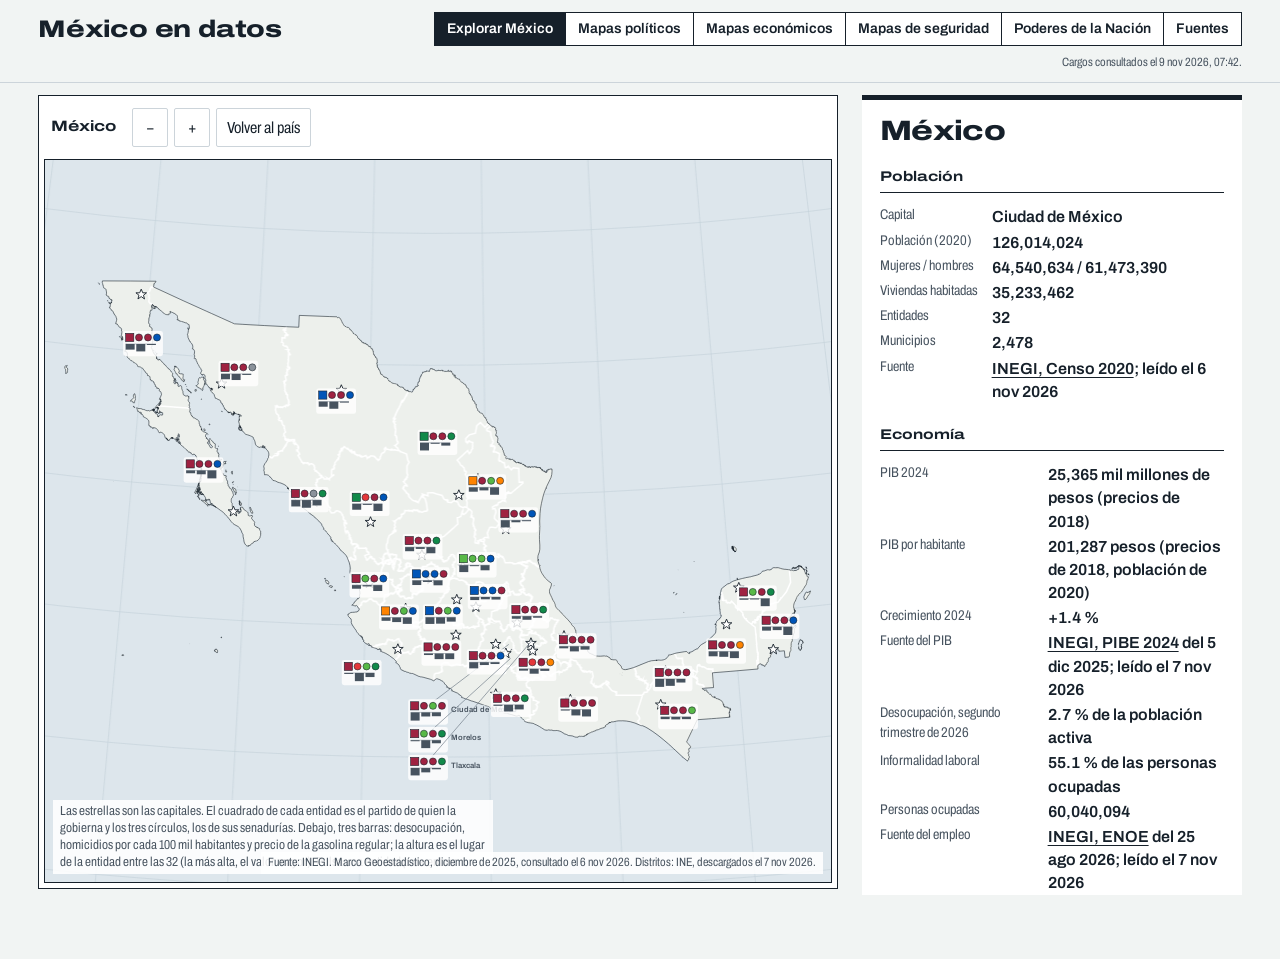
==== web/index.html @ 831f576a "Barra superior compacta con las pestañas; el mapa y los datos caben en la pantalla sin desplazar la " ====
<!doctype html>
<html lang="es">
<head>
  <meta charset="utf-8">
  <meta name="viewport" content="width=device-width, initial-scale=1">
  <title>México en datos</title>
  <meta name="description" content="México por niveles: el país y su Presidencia, cada estado con su gobierno, sus senadurías y su economía, cada distrito con su diputación y cada municipio con su ayuntamiento. Cada dato lleva su fuente y su fecha.">
  <meta http-equiv="Content-Security-Policy" content="default-src 'self'; img-src 'self' data:; style-src 'self' 'unsafe-inline'; script-src 'self'; connect-src 'self'; base-uri 'none'; form-action 'none'">
  <meta name="referrer" content="no-referrer">
  <link rel="stylesheet" href="style.css">
</head>
<body>
  <header class="masthead">
    <h1><a href="index.html">México en datos</a></h1>
    <nav class="tabs" aria-label="Secciones">
        <a href="index.html" aria-current="page">Explorar México</a>
        <a href="mapas-politicos.html">Mapas políticos</a>
        <a href="mapas-economicos.html">Mapas económicos</a>
        <a href="mapas-seguridad.html">Mapas de seguridad</a>
        <a href="poderes.html">Poderes de la Nación</a>
        <a href="fuentes.html">Fuentes</a>
    </nav>
    <div class="masthead__status">
      <p id="data-date"></p>
    </div>
  </header>

  <main>
    <p id="load-error" class="notice" hidden></p>

    <section class="atlas" aria-label="Mapa por niveles y datos de lo elegido">
      <div class="sheet">
        <div class="sheet__bar">
          <nav class="crumbs" id="crumbs" aria-label="Nivel actual"></nav>
          <div class="zoom" role="group" aria-label="Acercamiento del mapa">
            <button type="button" id="zoom-out" aria-label="Alejar">−</button>
            <button type="button" id="zoom-in" aria-label="Acercar">+</button>
            <button type="button" id="zoom-reset">Volver al país</button>
          </div>
        </div>
        <div class="map-area">
          <div class="map level-country" id="map">
            <canvas aria-hidden="true"></canvas>
            <svg role="img" aria-label="Mapa de México. Los datos de lo que se elige aparecen junto al mapa."></svg>
            <p class="map__hint" id="hint"></p>
            <p class="map__credit" id="map-credit"></p>
          </div>
          <div class="tooltip" id="tooltip" hidden></div>
        </div>
      </div>

      <aside class="ficha" aria-label="Datos del nivel elegido">
        <div id="ficha" aria-live="polite"></div>
      </aside>
    </section>

  </main>


  <script src="vendor/d3.min.js"></script>
  <script src="vendor/topojson-client.min.js"></script>
  <script src="common.js"></script>
  <script src="explorar.js"></script>
</body>
</html>
---- web/style.css ----
/* México en datos
   One typeface, three widths, the way map lettering separates kinds of things:
   expanded for places, regular for people, condensed for sources and dates.
   The only saturated colour on the page is party colour. */

@font-face {
  font-family: "Archivo";
  src: url("vendor/fonts/archivo-latin.woff2") format("woff2");
  font-weight: 100 900;
  font-stretch: 62% 125%;
  font-display: swap;
  unicode-range: U+0000-00FF, U+0131, U+0152-0153, U+02BB-02BC, U+02C6, U+02DA, U+02DC, U+0304, U+0308, U+0329, U+2000-206F, U+20AC, U+2122, U+2191, U+2193, U+2212, U+2215, U+FEFF, U+FFFD;
}
@font-face {
  font-family: "Archivo";
  src: url("vendor/fonts/archivo-latin-ext.woff2") format("woff2");
  font-weight: 100 900;
  font-stretch: 62% 125%;
  font-display: swap;
  unicode-range: U+0100-02BA, U+02BD-02C5, U+02C7-02CC, U+02CE-02D7, U+02DD-02FF, U+0304, U+0308, U+0329, U+1D00-1DBF, U+1E00-1E9F, U+1EF2-1EFF, U+2020, U+20A0-20AB, U+20AD-20C4, U+2113, U+2C60-2C7F, U+A720-A7FF;
}

:root {
  color-scheme: light;

  --paper: #f1f4f3;
  --sheet: #ffffff;
  --sea: #dde6ec;
  --land: #edf0ec;
  --ink: #16202a;
  --ink-2: #47535f;
  --ink-3: #6c7884;
  --rule: #ccd4da;

  /* Party colours: validated together for colour-blind separation (see README). */
  --morena: #9f2241;
  --pan: #0055b8;
  --pri: #128a4a;
  --pvem: #58b947;
  --pt: #e5383b;
  --mc: #ff8300;
  --otro: #3aa6c9;
  --sp: #8b929b;

  --place: 125%;
  --person: 100%;
  --source: 78%;

  --gutter: clamp(16px, 3vw, 40px);
}

*, *::before, *::after { box-sizing: border-box; }

body {
  margin: 0;
  background: var(--paper);
  color: var(--ink);
  font-family: "Archivo", "Helvetica Neue", Arial, sans-serif;
  font-size: 1rem;
  line-height: 1.45;
  font-stretch: var(--person);
  -webkit-font-smoothing: antialiased;
}

h1, h2, h3, h4, p { margin: 0; }
a { color: inherit; text-decoration-thickness: 1px; text-underline-offset: 0.18em; }
a:hover { text-decoration-thickness: 2px; }
[hidden] { display: none !important; }

:focus-visible { outline: 2px solid var(--ink); outline-offset: 2px; }

button, select, input { font: inherit; color: inherit; }

/* ---------- Masthead ---------- */

.masthead {
  display: flex;
  flex-wrap: wrap;
  align-items: flex-end;
  justify-content: space-between;
  gap: 16px 40px;
  padding: 28px var(--gutter) 20px;
}
.masthead h1 {
  font-stretch: var(--place);
  font-weight: 800;
  font-size: clamp(2.25rem, 5vw, 3.75rem);
  line-height: 0.95;
  letter-spacing: -0.02em;
}
.masthead__title p {
  margin-top: 10px;
  max-width: 62ch;
  color: var(--ink-2);
  font-size: 1.0625rem;
}
.masthead__status {
  display: grid;
  justify-items: end;
  gap: 6px;
  font-stretch: var(--source);
  font-size: 0.875rem;
  color: var(--ink-2);
  text-align: right;
}
#refresh-msg:empty { display: none; }

.button {
  padding: 7px 14px;
  background: var(--ink);
  color: var(--sheet);
  border: 1px solid var(--ink);
  border-radius: 2px;
  font-stretch: var(--person);
  font-weight: 600;
  cursor: pointer;
}
.button:hover { background: #2a3742; }
.button:disabled { opacity: 0.55; cursor: progress; }
.button--quiet { margin-top: 12px; background: var(--sheet); color: var(--ink); }
.button--quiet:hover { background: var(--paper); }

main { padding: 0 var(--gutter) 64px; }

.notice {
  margin-bottom: 16px;
  padding: 12px 16px;
  background: var(--sheet);
  border-left: 4px solid var(--ink);
}

/* ---------- Atlas: map sheet + ficha ---------- */

.atlas {
  display: grid;
  grid-template-columns: minmax(0, 1fr) minmax(300px, 380px);
  gap: 24px;
  align-items: start;
}

/* The sheet borrows the double neatline of a printed map sheet. */
.sheet {
  background: var(--sheet);
  border: 1px solid var(--ink);
  padding: 5px;
}
.sheet__bar {
  display: flex;
  flex-wrap: wrap;
  align-items: center;
  gap: 8px 16px;
  padding: 7px 7px 12px;
}

.tabs { display: inline-flex; flex-wrap: wrap; margin-top: 18px; }
.tabs a {
  padding: 7px 16px;
  background: var(--sheet);
  border: 1px solid var(--ink);
  color: var(--ink);
  font-weight: 600;
  text-decoration: none;
}
.tabs a + a { border-left: 0; }
.tabs a[aria-current="page"] { background: var(--ink); color: var(--sheet); }
.tabs a:hover:not([aria-current="page"]) { background: var(--land); }
.tabs a:focus-visible { outline: 2px solid var(--ink); outline-offset: 2px; position: relative; }
.views { display: inline-flex; }
.views button {
  padding: 7px 16px;
  background: var(--sheet);
  border: 1px solid var(--ink);
  font-weight: 600;
  cursor: pointer;
}
.views button + button { border-left: 0; }
.views button[aria-pressed="true"] { background: var(--ink); color: var(--sheet); }

.toggle {
  display: inline-flex;
  align-items: center;
  gap: 7px;
  margin-left: auto;
  font-size: 0.9375rem;
  cursor: pointer;
}
.toggle input { width: 16px; height: 16px; margin: 0; accent-color: var(--ink); }

.zoom { display: inline-flex; gap: 6px; }
.zoom button {
  min-width: 36px;
  padding: 7px 10px;
  background: var(--sheet);
  border: 1px solid var(--rule);
  border-radius: 2px;
  font-stretch: var(--source);
  cursor: pointer;
}
.zoom button:hover { border-color: var(--ink); }

/* The map keeps its 3:2 shape but never grows taller than the window, so the
   legend below it stays in view; the sea simply continues into any spare width. */
.map-area { position: relative; }
.map {
  position: relative;
  aspect-ratio: 3 / 2;
  max-height: 70vh;
  width: 100%;
  overflow: hidden;
  border: 1px solid var(--ink);
  background: var(--sea);
  line-height: 0;
}
.map canvas { position: absolute; inset: 0; width: 100%; height: 100%; }
.map svg {
  position: relative;
  display: block;
  width: 100%;
  height: 100%;
  overflow: visible;
  touch-action: pan-x pan-y;
  cursor: grab;
}
.map svg:active { cursor: grabbing; }
.map__credit {
  position: absolute;
  right: 8px;
  bottom: 8px;
  padding: 3px 7px;
  background: rgba(255, 255, 255, 0.88);
  line-height: 1.3;
  font-stretch: var(--source);
  font-size: 0.75rem;
  color: var(--ink-2);
}
.map__hint {
  position: absolute;
  left: 8px;
  bottom: 8px;
  padding: 3px 7px;
  background: rgba(255, 255, 255, 0.88);
  line-height: 1.3;
  font-stretch: var(--source);
  font-size: 0.8125rem;
  color: var(--ink-2);
  pointer-events: none;
}

/* Line widths are divided by the zoom level (--k, set from the script) so they
   keep the same thickness on screen at any zoom. */
.state { stroke: none; }
.muni-lines { fill: none; stroke: rgba(255, 255, 255, 0.5); stroke-width: calc(0.5px / var(--k, 1)); }
.view-seats .muni-lines { stroke: rgba(22, 32, 42, 0.4); }
.state-lines { fill: none; stroke: #ffffff; stroke-width: calc(1.5px / var(--k, 1)); stroke-linejoin: round; }
/* Over striped fills, state borders are dark so they are not mistaken for the gaps between stripes. */
.view-seats .state-lines { stroke: var(--ink); stroke-width: calc(1px / var(--k, 1)); }
.coast { fill: none; stroke: var(--ink); stroke-width: calc(0.7px / var(--k, 1)); stroke-linejoin: round; }
.selected-outline { fill: none; stroke: var(--ink); stroke-width: calc(2.5px / var(--k, 1)); stroke-linejoin: round; pointer-events: none; }
/* Municipality shapes are only there to be pointed at: nothing is painted until hover. */
.muni { fill: none; pointer-events: all; cursor: pointer; }
.muni:hover { fill: rgba(22, 32, 42, 0.22); }
/* Governors and senators are state-level, so municipalities stay hidden unless asked for;
   pointing then highlights the whole state. */
.map:not(.show-munis) .muni-lines { display: none; }
.map:not(.show-munis) .muni:hover { fill: none; }
.hover-state { fill: rgba(22, 32, 42, 0.2); pointer-events: none; }
/* The municipal view is about municipalities, so their borders and hover are always on. */
.map.view-mayor .muni-lines { display: inline; stroke: rgba(255, 255, 255, 0.55); }
.map.view-mayor .muni:hover { fill: rgba(22, 32, 42, 0.25); }
/* Districts can be pointed at only in the Deputies view, where they are what the map shows. */
.district { fill: none; pointer-events: none; }
.map.view-deputy .district { pointer-events: all; cursor: pointer; }
.map.view-deputy .muni { pointer-events: none; }
.map.view-deputy .muni-lines { display: none; }


.tooltip {
  position: absolute;
  z-index: 2;
  max-width: 280px;
  padding: 8px 10px;
  background: var(--sheet);
  border: 1px solid var(--ink);
  line-height: 1.3;
  font-size: 0.875rem;
  pointer-events: none;
}
.tooltip__place { font-stretch: var(--place); font-weight: 700; font-size: 0.8125rem; }
.tooltip__sub { font-stretch: var(--source); color: var(--ink-2); }
.tooltip__people { margin-top: 6px; display: grid; gap: 3px; }
.tooltip .swatch { width: 9px; height: 9px; }


.legend__title { font-size: 0.875rem; color: var(--ink-2); margin-bottom: 6px; }
.legend__items { display: flex; flex-wrap: wrap; gap: 6px 18px; list-style: none; margin: 0; padding: 0; }
.legend__items li { display: inline-flex; align-items: center; gap: 7px; font-size: 0.9375rem; }
.legend__count { font-variant-numeric: tabular-nums; color: var(--ink-2); }

.swatch.swatch--empty { background: var(--land); outline: 1px solid var(--ink-3); outline-offset: -1px; }
.swatch {
  flex: none;
  display: inline-block;
  width: 12px;
  height: 12px;
  background: var(--c, var(--sp));
}

/* The hemicycle: every seat of the chamber, drawn over the empty sea at the top right. */
.inset {
  position: absolute;
  top: 12px;
  right: 12px;
  z-index: 1;
  width: 372px;
  max-width: calc(100% - 24px);
  margin: 0;
  padding: 10px 12px 8px;
  background: rgba(255, 255, 255, 0.95);
  border: 1px solid var(--ink);
}
.inset > figcaption { font-stretch: var(--place); font-weight: 700; font-size: 0.9375rem; }
.inset svg { display: block; width: 100%; height: auto; margin-top: 4px; overflow: visible; }
.inset__counts {
  display: grid;
  grid-template-columns: 1fr 1fr;
  gap: 2px 14px;
  margin: 6px 0 0;
  padding: 0;
  list-style: none;
  font-size: 0.8125rem;
  font-variant-numeric: tabular-nums;
}
.inset__counts li { display: grid; grid-template-columns: 12px 1fr auto auto; align-items: center; gap: 6px; }
.inset__party { overflow: hidden; text-overflow: ellipsis; white-space: nowrap; }
.inset__seats { font-weight: 650; text-align: right; }
.inset__share { font-stretch: var(--source); color: var(--ink-2); text-align: right; min-width: 3.2em; }
.inset__majority { margin-top: 6px; font-size: 0.8125rem; line-height: 1.3; }
.inset__majority + .inset__majority { margin-top: 2px; }
.inset__majority b { font-weight: 650; }
.inset__note, .inset__key { margin-top: 6px; font-stretch: var(--source); font-size: 0.8125rem; line-height: 1.3; color: var(--ink-2); }
.inset__wedge { fill: rgba(22, 32, 42, 0.09); stroke: rgba(22, 32, 42, 0.35); stroke-width: 0.6; stroke-dasharray: 2 2; }
.inset__wedge--alt { fill: rgba(22, 32, 42, 0.17); }
.inset svg[hidden] { display: none; }


/* The "Poderes" view: the federal powers side by side instead of the map. */
.overview { padding: 4px 6px 10px; }
.overview__title { margin: 6px 0 12px; border: 0; padding: 0; font-size: 1.25rem; }
.overview__grid { display: grid; grid-template-columns: repeat(3, minmax(0, 1fr)); gap: 14px; align-items: start; }
.chain { margin-top: 22px; padding: 14px 16px 18px; border: 1px solid var(--ink); background: var(--sheet); }
.chain h3 { margin: 18px 0 6px; padding-bottom: 5px; border-bottom: 1px solid var(--ink); font-stretch: var(--place); font-weight: 700; font-size: 0.875rem; }
.chain__list { columns: 2; column-gap: 28px; margin: 0; padding-left: 22px; font-size: 0.9375rem; }
.chain__list li { break-inside: avoid; padding: 4px 0; border-bottom: 1px solid var(--rule); }
.chain__office { display: block; font-stretch: var(--source); font-size: 0.8125rem; color: var(--ink-2); }
.chain__name { font-weight: 600; }
@media (max-width: 700px) { .chain__list { columns: 1; } }
.overview__panel { margin: 0; padding: 10px 12px; border: 1px solid var(--ink); background: var(--sheet); }
.overview__panel > figcaption, .chamber--nested > figcaption { font-stretch: var(--place); font-weight: 700; font-size: 0.9375rem; }
.chamber--nested { margin: 14px 0 0; padding-top: 10px; border-top: 1px solid var(--rule); }
.overview .persona { padding: 8px 0; }
.overview .inset__counts { grid-template-columns: 1fr; }
@media (max-width: 1100px) { .overview__grid { grid-template-columns: repeat(2, minmax(0, 1fr)); } }
@media (max-width: 700px) { .overview__grid { grid-template-columns: minmax(0, 1fr); } }
.inset__wedge-label { font-stretch: var(--source); font-size: 9px; fill: var(--ink-2); }
.seat { stroke: #ffffff; stroke-width: 0.5; cursor: pointer; }
.seat:hover, .seat--lit { stroke: var(--ink); stroke-width: 1.4; }
.seat--chosen { stroke: var(--ink); stroke-width: 2.6; }
.persona__link { font: inherit; color: inherit; background: none; border: 0; padding: 0; text-align: left; cursor: pointer; text-decoration: underline; text-decoration-color: var(--rule-2, var(--rule)); text-underline-offset: 3px; }
.persona__link:hover { text-decoration-color: currentColor; }
.persona__link:focus-visible { outline: 2px solid var(--ink); outline-offset: 2px; }
.ficha__sub .swatch { vertical-align: -1px; }



.credit {
  font-stretch: var(--source);
  font-size: 0.8125rem;
  color: var(--ink-2);
  border-top: 1px solid var(--rule);
  padding-top: 8px;
}

/* ---------- Ficha ---------- */

.ficha {
  position: sticky;
  top: 16px;
  max-height: calc(100vh - 32px);
  overflow: auto;
  background: var(--sheet);
  border-top: 5px solid var(--ink);
  padding: 16px 18px 20px;
}
.ficha__picker { display: grid; gap: 4px; margin-bottom: 16px; }
.ficha__picker span, .filters label span {
  font-stretch: var(--source);
  font-size: 0.8125rem;
  color: var(--ink-2);
}
select, input[type="search"] {
  width: 100%;
  height: 38px;
  padding: 0 9px;
  background: var(--sheet);
  border: 1px solid var(--ink-3);
  border-radius: 2px;
}

.ficha__place {
  padding: 0;
  border: 0;
  font-stretch: var(--place);
  font-weight: 800;
  font-size: 1.75rem;
  line-height: 1.05;
  letter-spacing: -0.01em;
}
.ficha__sub { margin-top: 6px; font-stretch: var(--source); font-size: 0.875rem; color: var(--ink-2); }
.facts { display: grid; grid-template-columns: auto 1fr; gap: 2px 14px; margin: 12px 0 0; font-variant-numeric: tabular-nums; }
.facts dt { font-stretch: var(--source); font-size: 0.875rem; color: var(--ink-2); align-self: baseline; }
.facts dd { margin: 0; font-weight: 600; }
.facts dt { max-width: 11em; }
.ficha__more { margin-top: 8px; }
.ficha__parties { margin-top: 8px; gap: 4px 14px; }
.ficha__parties li { font-size: 0.875rem; }
.compact { width: 100%; margin-top: 10px; border-collapse: collapse; font-size: 0.875rem; }
.compact th, .compact td { padding: 5px 8px 5px 0; text-align: left; vertical-align: top; border-bottom: 1px solid var(--rule); }
.compact th { font-stretch: var(--source); font-weight: 600; font-size: 0.8125rem; color: var(--ink-2); border-bottom-color: var(--ink); }
.compact td:last-child { white-space: nowrap; }
.compact .swatch { margin-right: 6px; vertical-align: -1px; }
.ficha__more summary { cursor: pointer; text-decoration: underline; text-decoration-thickness: 1px; text-underline-offset: 0.18em; }
.ficha__intro { margin-top: 12px; color: var(--ink-2); }
.ficha h3 {
  margin: 22px 0 2px;
  padding-bottom: 5px;
  border-bottom: 1px solid var(--ink);
  font-stretch: var(--place);
  font-weight: 700;
  font-size: 0.875rem;
}
.ficha__back { margin-top: 20px; }
.link-button {
  padding: 0;
  background: none;
  border: 0;
  text-decoration: underline;
  text-decoration-thickness: 1px;
  text-underline-offset: 0.18em;
  cursor: pointer;
}
.link-button:hover { text-decoration-thickness: 2px; }

.persona {
  display: grid;
  grid-template-columns: 12px minmax(0, 1fr);
  gap: 0 10px;
  padding: 11px 0;
  border-bottom: 1px solid var(--rule);
}
.persona .swatch { margin-top: 5px; }
.persona__name { font-weight: 650; font-size: 1.0625rem; line-height: 1.25; }
.persona__role { color: var(--ink-2); font-size: 0.9375rem; }
.cite {
  margin-top: 4px;
  font-stretch: var(--source);
  font-size: 0.8125rem;
  line-height: 1.35;
  color: var(--ink-2);
}

.tally { width: 100%; margin-top: 14px; border-collapse: collapse; font-variant-numeric: tabular-nums; }
.tally th, .tally td { padding: 6px 0 6px 8px; border-bottom: 1px solid var(--rule); text-align: right; font-weight: 400; }
.tally th:first-child, .tally td:first-child { text-align: left; }
.tally thead th { font-stretch: var(--source); font-size: 0.8125rem; color: var(--ink-2); border-bottom-color: var(--ink); }
.tally td:first-child { display: flex; align-items: center; gap: 8px; }
.tally tfoot td { border-bottom: 0; font-weight: 650; }

/* ---------- Roster ---------- */

.roster, .sources { margin-top: 56px; }
h2 {
  font-stretch: var(--place);
  font-weight: 800;
  font-size: 1.625rem;
  letter-spacing: -0.01em;
  padding-bottom: 8px;
  border-bottom: 1px solid var(--ink);
}

.filters {
  display: grid;
  grid-template-columns: minmax(180px, 2fr) repeat(3, minmax(130px, 1fr)) auto;
  gap: 12px 16px;
  align-items: end;
  margin: 16px 0;
}
.filters label { display: grid; gap: 4px; }
.filters__count { font-stretch: var(--source); color: var(--ink-2); padding-bottom: 8px; white-space: nowrap; }

.table-wrap { overflow-x: auto; background: var(--sheet); }
.roster table { width: 100%; min-width: 860px; border-collapse: collapse; }
.roster th, .roster td { padding: 9px 12px; text-align: left; vertical-align: top; border-bottom: 1px solid var(--rule); }
.roster thead th {
  font-stretch: var(--source);
  font-weight: 600;
  font-size: 0.8125rem;
  color: var(--ink-2);
  border-bottom: 1px solid var(--ink);
  white-space: nowrap;
}
.roster td { font-size: 0.9375rem; }
.roster td.name { font-weight: 600; }
.roster td.party { white-space: nowrap; }
.roster td.party .swatch { margin-right: 7px; vertical-align: -1px; }
.roster td.dates, .roster td.cited { font-stretch: var(--source); font-size: 0.875rem; color: var(--ink-2); }
.roster td.cited .cite { margin: 0; font-size: inherit; }
.roster td.dates { font-variant-numeric: tabular-nums; white-space: nowrap; }
.roster tbody tr:hover { background: #f6f8f7; }
.roster .empty { padding: 28px 12px; color: var(--ink-2); }
.table-note { margin-top: 10px; font-stretch: var(--source); font-size: 0.875rem; color: var(--ink-2); }

/* ---------- Sources ---------- */

.source {
  display: grid;
  grid-template-columns: minmax(180px, 260px) minmax(0, 70ch);
  gap: 6px 32px;
  padding: 18px 0;
  border-bottom: 1px solid var(--rule);
}
.source h3 { font-stretch: var(--place); font-weight: 700; font-size: 1rem; }
.source__kind { margin-top: 4px; font-stretch: var(--source); font-size: 0.875rem; color: var(--ink-2); }
.source__body p + p { margin-top: 8px; }
.source__body .cite { font-size: 0.875rem; }
.source ul { margin: 8px 0 0; padding-left: 18px; }

/* ---------- Narrow screens ---------- */

@media (max-width: 900px) {
  .atlas { grid-template-columns: minmax(0, 1fr); }
  .ficha { position: static; max-height: none; }
  .masthead__status { justify-items: start; text-align: left; }
  .filters { grid-template-columns: 1fr 1fr; }
  .filters label:first-child { grid-column: 1 / -1; }
  .source { grid-template-columns: minmax(0, 1fr); }
  .views { flex-wrap: wrap; gap: 4px; }
  .views button + button { border-left: 1px solid var(--ink); }
  .map__hint { display: none; }
  .map__credit { position: static; margin-top: 4px; }
  .inset { position: static; width: 100%; max-width: none; margin-top: 8px; }
}

/* ---------- Modo B: one map, drilled into ---------- */

.crumbs { display: flex; flex-wrap: wrap; align-items: center; gap: 6px 8px; font-stretch: var(--place); font-weight: 700; font-size: 0.9375rem; }
.crumbs [aria-current="page"] { color: var(--ink); }
.crumbs .link-button { font: inherit; color: var(--ink-2); }
.crumbs__sep { color: var(--ink-3); }
.hits .hit { fill: none; pointer-events: none; cursor: pointer; }
.hits--state .hit { pointer-events: all; } /* other states always answer as whole states */
.hits--state .hit.hit--current { pointer-events: none; } /* the state you are in lets its parts be pointed at */
.map.level-state .hits--muni .hit,
.map.level-district .hits--muni .hit,
.map.level-municipality .hits--muni .hit { pointer-events: all; }
.hits .hit:hover { fill: rgba(22, 32, 42, 0.18); }
/* Governor square and senator circles on each state, shown at the country level only. */
.marks { pointer-events: none; }
.map.level-country .marks { pointer-events: all; }
.map:not(.level-country) .marks { opacity: 0; transition: opacity 0.3s; }
.mark { cursor: pointer; }
.mark__halo { fill: rgba(255, 255, 255, 0.82); }
.mark__gov, .mark__sen { stroke: var(--ink); stroke-width: 0.7; }
.mark__leader { stroke: var(--ink-3); stroke-width: 0.8; }
.mark__base { stroke: var(--ink-3); stroke-width: 0.6; }
.mark__bar { fill: var(--ink-2); }
.mark__label { font-size: 9.5px; font-weight: 600; fill: var(--ink-2); paint-order: stroke; stroke: var(--sea, #e3ebf1); stroke-width: 3; stroke-linejoin: round; }
.mark:hover .mark__halo { fill: #ffffff; stroke: var(--ink); stroke-width: 1; }
.sources__list { margin: 0; padding-left: 20px; }
.sources__list li { margin: 6px 0; }
.chain__list--one { columns: 1; margin-top: 8px; }
.persona__contact { margin: 4px 0 0; font-size: 0.875rem; color: var(--ink-2); overflow-wrap: anywhere; }

/* ---------- Poderes page and compact person entries ---------- */

.chambers-sheet { padding: 10px 12px 16px; }
.chambers { position: relative; }
.chambers-sheet .chain { margin-top: 16px; }
.chambers-sheet .inset__counts { grid-template-columns: 1fr; }
.chambers-sheet .facts { margin-top: 8px; font-size: 0.8125rem; }
.chambers-sheet .facts dt { font-size: 0.75rem; }
.people { list-style: none; margin: 8px 0 0; padding: 0; }
.person-line { display: grid; grid-template-columns: 12px minmax(0, 1fr); gap: 0 10px; padding: 8px 0; border-bottom: 1px solid var(--rule); }
.person-line .swatch { margin-top: 5px; }
.person-line__text { display: flex; flex-wrap: wrap; align-items: baseline; gap: 2px 10px; }
.person-line__name { font-weight: 650; font-size: 1rem; line-height: 1.25; }
.person-line__role { color: var(--ink-2); font-size: 0.875rem; }
.chain .people .person-line { border-bottom: 0; }
.facts dd .swatch { vertical-align: -1px; margin-right: 2px; }
.facts dd a { overflow-wrap: anywhere; }
@media (max-width: 900px) {
  .chambers-sheet .overview__grid { grid-template-columns: 1fr; }
}
.power { margin-top: 18px; }
.power:first-child { margin-top: 0; }
.power__title { margin: 0 0 8px; padding-bottom: 6px; border-bottom: 2px solid var(--ink); font-stretch: var(--place); font-weight: 800; font-size: 1.375rem; }
.overview__grid--2 { grid-template-columns: repeat(2, minmax(0, 1fr)); }
.overview__grid--3 { grid-template-columns: repeat(3, minmax(0, 1fr)); }
.chambers-sheet .chain { margin-top: 0; }
@media (max-width: 900px) { .overview__grid--2, .overview__grid--3 { grid-template-columns: 1fr; } }

/* ---------- Thematic maps: legend and ranking ---------- */
.legend-box { width: 300px; }
.scale { list-style: none; margin: 8px 0 0; padding: 0; display: grid; gap: 3px; font-size: 0.8125rem; }
.scale li { display: flex; align-items: center; gap: 8px; }
.scale__swatch { display: inline-block; width: 22px; height: 12px; border: 1px solid rgba(22, 32, 42, 0.25); flex: none; }
.ranking { margin: 8px 0 0; padding-left: 26px; font-size: 0.9375rem; }
.ranking li { display: flex; justify-content: space-between; gap: 12px; padding: 4px 0; border-bottom: 1px solid var(--rule); }
.ranking__value { font-variant-numeric: tabular-nums; font-weight: 600; white-space: nowrap; }
body[data-tema] .map.level-municipality .hits--muni .hit { pointer-events: all; }
body[data-tema] .map.level-municipality .hits--state .hit { pointer-events: none; }
.capital { pointer-events: none; }
.capital__dot { fill: var(--ink); stroke: #ffffff; stroke-width: 1.5; }
.capital__label { font-size: 11px; font-weight: 700; fill: var(--ink); paint-order: stroke; stroke: #ffffff; stroke-width: 3; stroke-linejoin: round; }
.stars { pointer-events: all; }
.star { cursor: pointer; }
.star__shape { fill: #ffffff; stroke: var(--ink); stroke-width: 1.1; stroke-linejoin: round; }
.capital .star__shape { fill: var(--ink); stroke: #ffffff; stroke-width: 1.4; }
.cities { pointer-events: none; }
.city__dot { fill: var(--ink-2); stroke: #ffffff; stroke-width: 1.2; }
.city__label { font-size: 10.5px; font-weight: 600; fill: var(--ink-2); paint-order: stroke; stroke: #ffffff; stroke-width: 3; stroke-linejoin: round; }

/* ---------- About ---------- */
.about { margin: 36px var(--gutter) 40px; padding-top: 18px; border-top: 2px solid var(--ink); max-width: 72ch; }
.about h2 { font-stretch: var(--place); font-weight: 800; font-size: 1.25rem; margin: 0 0 6px; }
.about .facts { grid-template-columns: minmax(9em, auto) 1fr; font-size: 0.9375rem; }
.about .facts dd { font-weight: 400; }

/* ---------- Phones: the map is the page; the data slides up when a place is chosen ---------- */
.ficha__close { display: none; }
@media (max-width: 700px) {
  body { overflow-x: hidden; }
  .masthead { padding: 8px var(--gutter) 6px; gap: 6px 12px; align-items: center; }
  .masthead h1 { font-size: 1.375rem; }
  .masthead__title p { display: none; }
  .masthead__status { display: none; }
  .tabs { margin-top: 6px; flex-wrap: nowrap; overflow-x: auto; max-width: 100vw; -webkit-overflow-scrolling: touch; }
  .tabs a { padding: 5px 10px; font-size: 0.8125rem; white-space: nowrap; }
  main { padding: 0; }
  .sheet { border-left: 0; border-right: 0; padding: 0; }
  .sheet__bar { padding: 6px 8px; gap: 6px 10px; }
  .map { aspect-ratio: auto; height: calc(100vh - 128px); max-height: none; }
  .map__credit { display: none; }
  .sources, .about { padding-left: var(--gutter); padding-right: var(--gutter); }
  /* The data: hidden until a place is chosen, then a sheet over the lower part of the map. */
  .ficha { display: none; }
  body.sheet-open .ficha { display: block; position: fixed; top: auto; left: 0; right: 0; bottom: 0; max-height: 62vh; overflow: auto; z-index: 20; box-shadow: 0 -8px 24px rgba(22, 32, 42, 0.18); padding-bottom: calc(20px + env(safe-area-inset-bottom, 0px)); }
  body.sheet-open .ficha__close { display: block; margin: 0 0 8px; text-align: right; }
}

/* ---------- Footer link and the sources page ---------- */
.foot { margin: 28px var(--gutter) 32px; font-size: 0.9375rem; }
.page { padding: 0 var(--gutter); max-width: 1100px; }
.page .sources { margin-top: 24px; }
.page .about { margin-left: 0; margin-right: 0; }
@media (max-width: 700px) { .foot { margin: 16px var(--gutter) 24px; } }

/* ---------- Compact top bar: everything on one line, the map gets the rest of the screen ---------- */
.masthead { align-items: center; gap: 8px 22px; padding: 12px var(--gutter) 10px; border-bottom: 1px solid var(--rule); }
.masthead h1 { font-size: 1.5rem; line-height: 1; letter-spacing: -0.01em; }
.masthead h1 a { color: inherit; text-decoration: none; }
.masthead .tabs { margin-top: 0; }
.masthead .tabs a { padding: 6px 12px; font-size: 0.875rem; }
.masthead__status { margin-left: auto; gap: 4px; }
.masthead__status p { font-size: 0.75rem; }
main { padding-top: 12px; }
.map { aspect-ratio: auto; height: calc(100vh - 176px); min-height: 380px; max-height: none; }
.ficha { top: 12px; max-height: calc(100vh - 100px); }
.page .sources { margin-top: 8px; }
@media (max-width: 900px) {
  .masthead__status { margin-left: 0; }
  .map { height: calc(100vh - 220px); }
}
@media (max-width: 700px) {
  .masthead { padding: 8px var(--gutter) 6px; }
  .masthead h1 { font-size: 1.25rem; }
  .map { height: calc(100vh - 128px); }
}
.map__hint { max-width: 56%; }
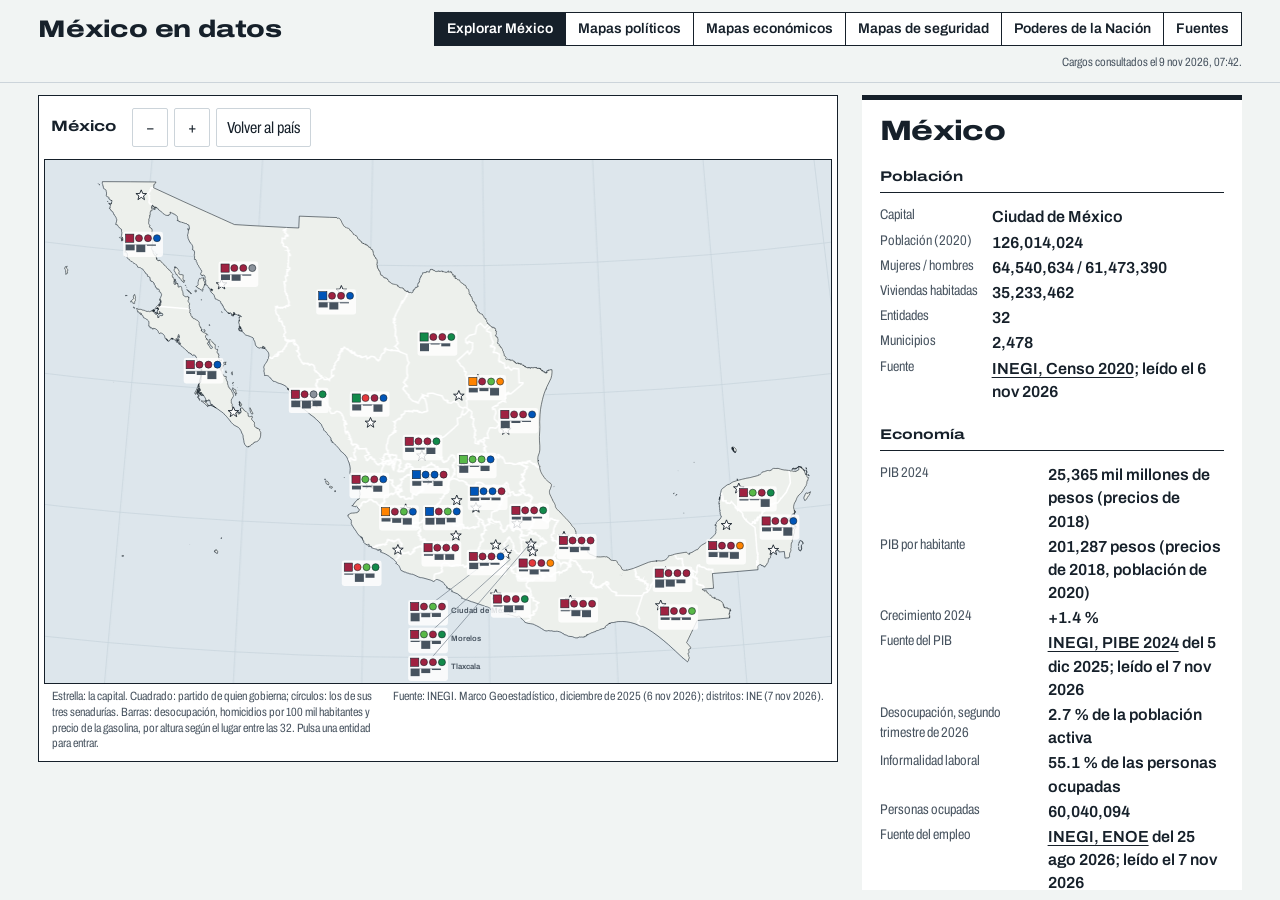
==== commit e6cbcae1: "Páginas de mapa fijas a la ventana: solo se desplazan los datos; pista y fuente debajo del mapa; dir" ====
--- a/web/index.html
+++ b/web/index.html
@@ -9,7 +9,7 @@
   <meta name="referrer" content="no-referrer">
   <link rel="stylesheet" href="style.css">
 </head>
-<body>
+<body class="locked">
   <header class="masthead">
     <h1><a href="index.html">México en datos</a></h1>
     <nav class="tabs" aria-label="Secciones">
@@ -42,10 +42,12 @@
           <div class="map level-country" id="map">
             <canvas aria-hidden="true"></canvas>
             <svg role="img" aria-label="Mapa de México. Los datos de lo que se elige aparecen junto al mapa."></svg>
-            <p class="map__hint" id="hint"></p>
-            <p class="map__credit" id="map-credit"></p>
           </div>
           <div class="tooltip" id="tooltip" hidden></div>
+        </div>
+        <div class="sheet__foot">
+          <p class="map__hint" id="hint"></p>
+          <p class="map__credit" id="map-credit"></p>
         </div>
       </div>
 
--- a/web/style.css
+++ b/web/style.css
@@ -686,3 +686,46 @@
   .map { height: calc(100vh - 128px); }
 }
 .map__hint { max-width: 56%; }
+
+/* ---------- Locked pages: the top bar and the map fill the window; only the data column scrolls ---------- */
+html:has(body.locked) { height: 100%; overflow: hidden; }
+body.locked { height: 100%; overflow: hidden; display: flex; flex-direction: column; }
+body.locked .masthead { flex: none; }
+body.locked main { flex: 1; min-height: 0; display: flex; flex-direction: column; padding-bottom: 10px; }
+body.locked .atlas { flex: 1; min-height: 0; grid-template-rows: minmax(0, 1fr); }
+body.locked .sheet { min-height: 0; display: flex; flex-direction: column; }
+body.locked .sheet__bar { flex: none; }
+body.locked .map-area { flex: 1; min-height: 0; }
+body.locked .map { height: 100%; min-height: 0; }
+body.locked .ficha { position: static; height: 100%; max-height: none; overflow: auto; }
+body.locked .roster { margin-top: 20px; padding-top: 12px; border-top: 1px solid var(--ink); }
+body.locked .roster > summary { font-stretch: var(--place); font-weight: 700; font-size: 1rem; cursor: pointer; }
+body.locked .roster .filters { grid-template-columns: 1fr; margin-top: 10px; }
+body.locked .roster table { min-width: 0; font-size: 0.875rem; }
+body.locked .roster th, body.locked .roster td { padding: 6px 6px; }
+body.locked .roster td.dates, body.locked .roster td.cited { display: none; }
+body.locked .roster th:nth-child(5), body.locked .roster th:nth-child(6), body.locked .roster th:nth-child(7) { display: none; }
+@media (max-width: 700px) {
+  body.locked main { padding-bottom: 0; }
+  body.locked .map { height: 100%; }
+}
+
+/* Buttons keep to one line and the row wraps instead. */
+.views { flex-wrap: wrap; gap: 4px 0; }
+.views button { white-space: nowrap; }
+/* Hint and credit share the foot of the map without touching. */
+.map__hint { max-width: 52%; }
+.map__credit { max-width: 44%; }
+@media (max-width: 700px) {
+  body.locked .ficha { display: none; height: auto; }
+  body.locked.sheet-open .ficha { display: block; position: fixed; top: auto; left: 0; right: 0; bottom: 0; height: auto; max-height: 62vh; overflow: auto; }
+}
+
+/* The hint and the credit sit under the map, never over it. */
+.sheet__foot { display: flex; justify-content: space-between; align-items: baseline; gap: 16px; padding: 5px 8px 4px; font-stretch: var(--source); font-size: 0.75rem; line-height: 1.3; color: var(--ink-2); }
+.sheet__foot .map__hint, .sheet__foot .map__credit { position: static; max-width: none; margin: 0; padding: 0; background: none; border: 0; box-shadow: none; font-size: inherit; color: inherit; }
+.sheet__foot .map__hint { flex: 1 1 auto; }
+.sheet__foot .map__credit { flex: 0 1 auto; text-align: right; white-space: nowrap; }
+body.locked .sheet__foot { flex: none; }
+@media (max-width: 900px) { .sheet__foot .map__hint { display: block; } .sheet__foot .map__credit { white-space: normal; } }
+@media (max-width: 700px) { .sheet__foot { display: none; } }
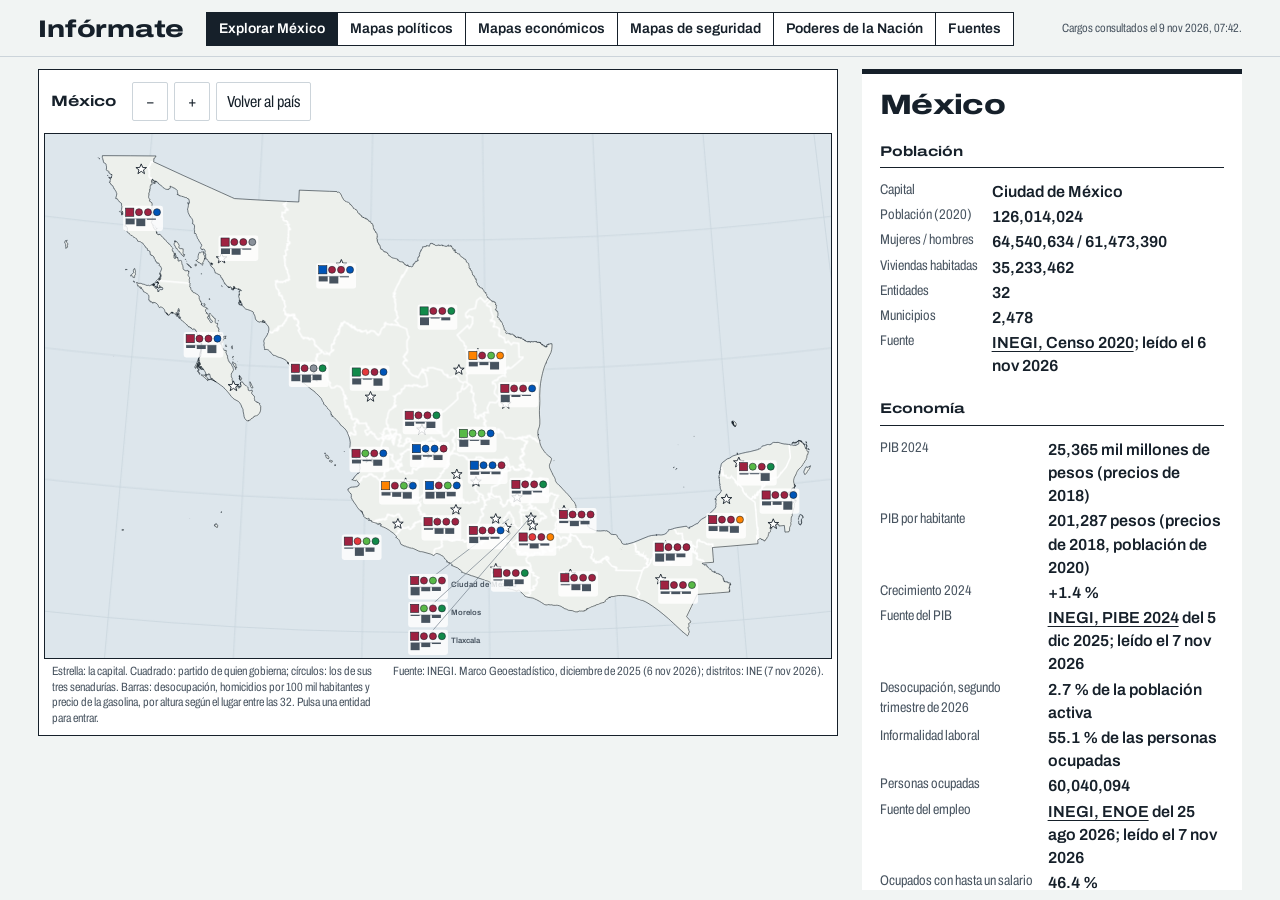
==== commit a486111d: "El sitio se llama Infórmate" ====
--- a/web/index.html
+++ b/web/index.html
@@ -3,7 +3,7 @@
 <head>
   <meta charset="utf-8">
   <meta name="viewport" content="width=device-width, initial-scale=1">
-  <title>México en datos</title>
+  <title>Infórmate</title>
   <meta name="description" content="México por niveles: el país y su Presidencia, cada estado con su gobierno, sus senadurías y su economía, cada distrito con su diputación y cada municipio con su ayuntamiento. Cada dato lleva su fuente y su fecha.">
   <meta http-equiv="Content-Security-Policy" content="default-src 'self'; img-src 'self' data:; style-src 'self' 'unsafe-inline'; script-src 'self'; connect-src 'self'; base-uri 'none'; form-action 'none'">
   <meta name="referrer" content="no-referrer">
@@ -11,7 +11,7 @@
 </head>
 <body class="locked">
   <header class="masthead">
-    <h1><a href="index.html">México en datos</a></h1>
+    <h1><a href="index.html">Infórmate</a></h1>
     <nav class="tabs" aria-label="Secciones">
         <a href="index.html" aria-current="page">Explorar México</a>
         <a href="mapas-politicos.html">Mapas políticos</a>
--- a/web/style.css
+++ b/web/style.css
@@ -1,4 +1,4 @@
-/* México en datos
+/* Infórmate
    One typeface, three widths, the way map lettering separates kinds of things:
    expanded for places, regular for people, condensed for sources and dates.
    The only saturated colour on the page is party colour. */
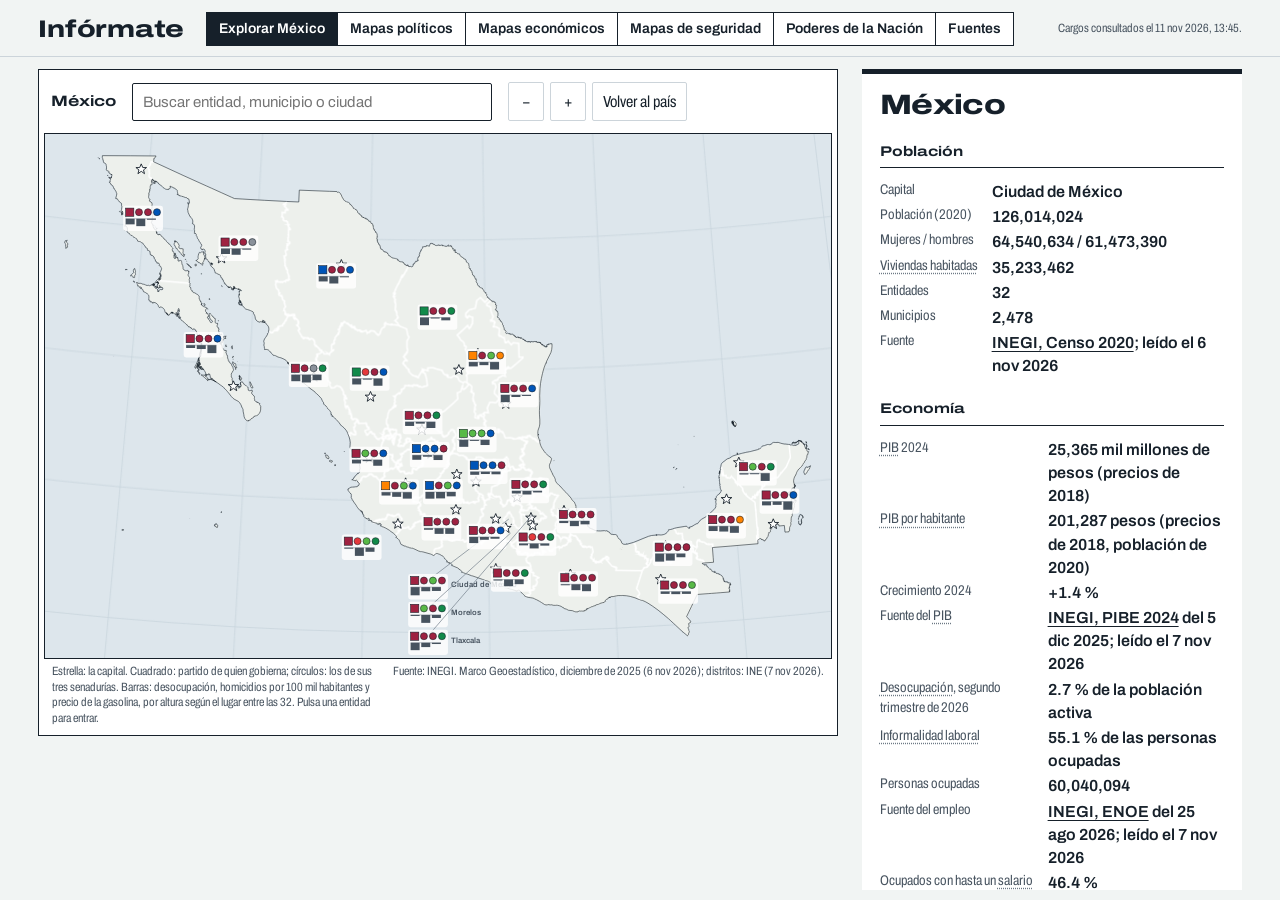
==== commit 48568523: "Buscador de entidades, municipios y ciudades; glosario al pasar el puntero; número de legislatura en" ====
--- a/web/index.html
+++ b/web/index.html
@@ -32,6 +32,10 @@
       <div class="sheet">
         <div class="sheet__bar">
           <nav class="crumbs" id="crumbs" aria-label="Nivel actual"></nav>
+          <div class="search" id="search">
+            <input type="search" id="search-box" placeholder="Buscar entidad, municipio o ciudad" autocomplete="off" aria-label="Buscar un lugar" aria-controls="search-results" aria-expanded="false">
+            <ul class="search__results" id="search-results" role="listbox" hidden></ul>
+          </div>
           <div class="zoom" role="group" aria-label="Acercamiento del mapa">
             <button type="button" id="zoom-out" aria-label="Alejar">−</button>
             <button type="button" id="zoom-in" aria-label="Acercar">+</button>
--- a/web/style.css
+++ b/web/style.css
@@ -729,3 +729,19 @@
 body.locked .sheet__foot { flex: none; }
 @media (max-width: 900px) { .sheet__foot .map__hint { display: block; } .sheet__foot .map__credit { white-space: normal; } }
 @media (max-width: 700px) { .sheet__foot { display: none; } }
+
+/* Glossary terms: a dotted line says there is a definition; the browser shows it when the pointer rests. */
+abbr.term { text-decoration: underline dotted; text-decoration-color: var(--ink-3); text-underline-offset: 3px; cursor: help; }
+.power__when { font-weight: 600; font-size: 0.9375rem; color: var(--ink-2); }
+
+/* ---------- Search ---------- */
+.search { position: relative; flex: 1 1 220px; max-width: 360px; }
+.search input { width: 100%; padding: 7px 10px; border: 1px solid var(--ink); background: var(--sheet); font: inherit; font-size: 0.9375rem; }
+.search input:focus-visible { outline: 2px solid var(--ink); outline-offset: 1px; }
+.search__results { position: absolute; left: 0; right: 0; top: calc(100% + 2px); z-index: 30; margin: 0; padding: 4px 0; list-style: none; background: var(--sheet); border: 1px solid var(--ink); box-shadow: 0 8px 24px rgba(22, 32, 42, 0.16); max-height: 60vh; overflow: auto; }
+.search__results button { display: flex; justify-content: space-between; gap: 12px; width: 100%; padding: 7px 10px; border: 0; background: none; font: inherit; text-align: left; cursor: pointer; }
+.search__results button:hover, .search__results button:focus-visible { background: var(--land); outline: none; }
+.search__label { font-weight: 600; }
+.search__detail { font-stretch: var(--source); font-size: 0.8125rem; color: var(--ink-2); white-space: nowrap; }
+.search__none { padding: 7px 10px; color: var(--ink-2); font-size: 0.875rem; }
+@media (max-width: 700px) { .search { flex-basis: 100%; max-width: none; order: 3; } .search__results { max-height: 40vh; } }
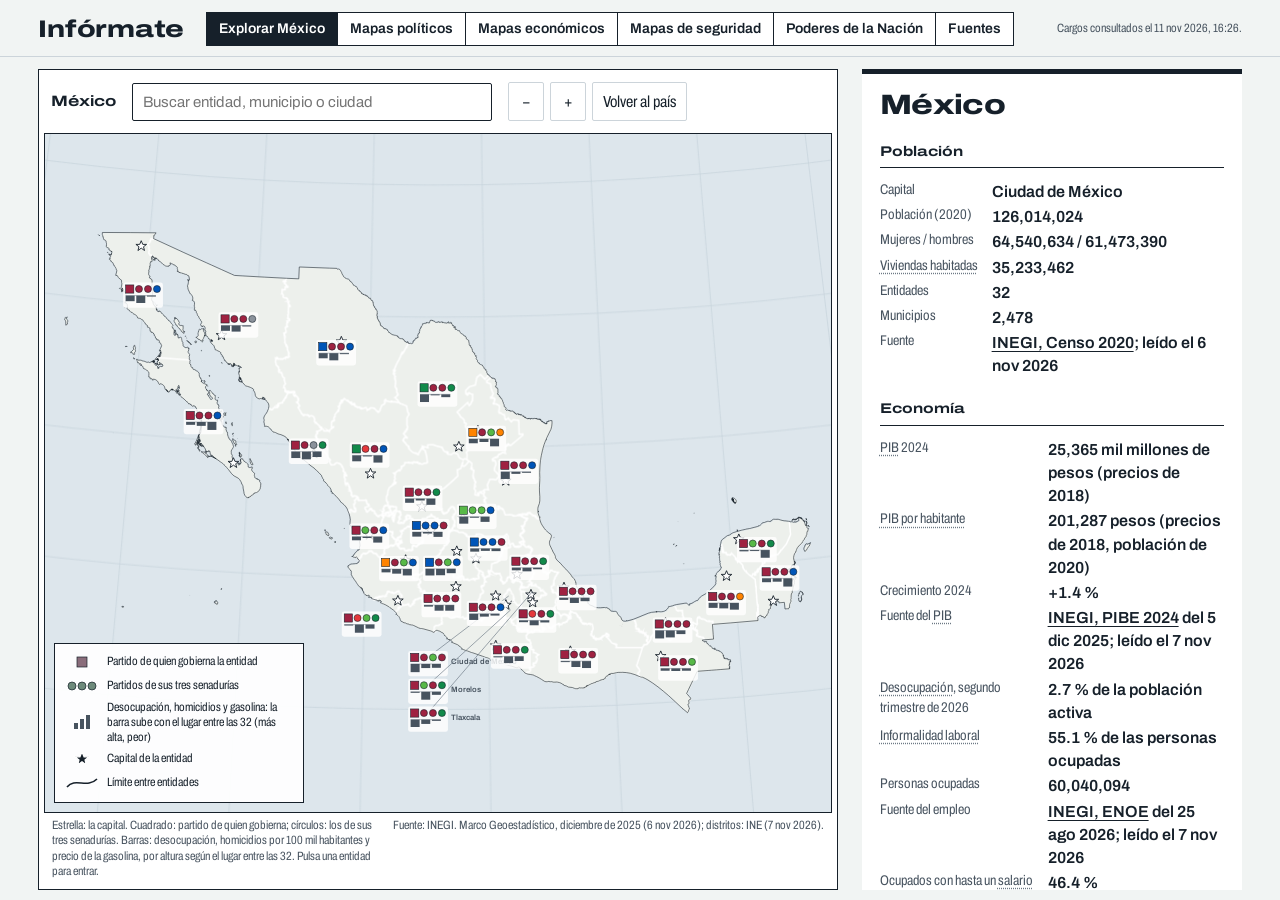
==== commit 592bb998: "Órganos autónomos como cinco círculos con su logotipo; las zonas sombreadas de los hemiciclos se exp" ====
--- a/web/index.html
+++ b/web/index.html
@@ -48,6 +48,7 @@
             <svg role="img" aria-label="Mapa de México. Los datos de lo que se elige aparecen junto al mapa."></svg>
           </div>
           <div class="tooltip" id="tooltip" hidden></div>
+          <div class="map-legend" id="legend" aria-label="Símbolos del mapa"></div>
         </div>
         <div class="sheet__foot">
           <p class="map__hint" id="hint"></p>
--- a/web/style.css
+++ b/web/style.css
@@ -693,7 +693,10 @@
 body.locked .masthead { flex: none; }
 body.locked main { flex: 1; min-height: 0; display: flex; flex-direction: column; padding-bottom: 10px; }
 body.locked .atlas { flex: 1; min-height: 0; grid-template-rows: minmax(0, 1fr); }
-body.locked .sheet { min-height: 0; display: flex; flex-direction: column; }
+/* .atlas aligns its two columns to the top, so the sheet has to take the row's height
+   itself (as the data column does); otherwise it grows to the map's natural 3:2 height and
+   the bottom of the map falls below the window. */
+body.locked .sheet { height: 100%; min-height: 0; display: flex; flex-direction: column; }
 body.locked .sheet__bar { flex: none; }
 body.locked .map-area { flex: 1; min-height: 0; }
 body.locked .map { height: 100%; min-height: 0; }
@@ -745,3 +748,40 @@
 .search__detail { font-stretch: var(--source); font-size: 0.8125rem; color: var(--ink-2); white-space: nowrap; }
 .search__none { padding: 7px 10px; color: var(--ink-2); font-size: 0.875rem; }
 @media (max-width: 700px) { .search { flex-basis: 100%; max-width: none; order: 3; } .search__results { max-height: 40vh; } }
+
+/* ---------- Posts inside a chamber and the autonomous bodies ---------- */
+.seat--role { stroke: var(--ink); stroke-width: 1.8; }
+.seat--role.seat--chosen { stroke-width: 2.6; }
+.tooltip__role { font-weight: 600; }
+.chamber__heading { margin: 14px 0 4px; font-stretch: var(--place); font-weight: 700; font-size: 0.875rem; }
+.plain { list-style: none; margin: 0; padding: 0; }
+.plain li { padding: 2px 0; }
+.autonomous { display: grid; grid-template-columns: repeat(5, minmax(0, 1fr)); gap: 16px; align-items: start; }
+.autonomous__body { display: flex; flex-direction: column; align-items: center; text-align: center; }
+.autonomous__logo { display: grid; place-items: center; width: min(100%, 170px); aspect-ratio: 1; margin: 0 auto; padding: 0; border: 1.5px solid var(--ink); border-radius: 50%; background: #ffffff; box-shadow: 0 2px 0 var(--ink); font: inherit; color: inherit; }
+button.autonomous__logo { cursor: pointer; transition: transform 120ms ease; }
+button.autonomous__logo:hover, button.autonomous__logo:focus-visible { transform: translateY(-2px); box-shadow: 0 4px 0 var(--ink); outline: none; }
+.autonomous__logo img { display: block; width: 74%; height: 62%; object-fit: contain; }
+.autonomous__body h3 { margin: 12px 0 4px; font-stretch: var(--place); line-height: 1.2; }
+.autonomous__short { display: block; font-weight: 800; font-size: 1.25rem; }
+.autonomous__name { display: block; font-weight: 500; font-size: 0.8125rem; color: var(--ink-2); }
+.autonomous__body .facts { width: 100%; text-align: left; font-size: 0.875rem; }
+@media (max-width: 1100px) { .autonomous { grid-template-columns: repeat(3, minmax(0, 1fr)); } }
+@media (max-width: 700px) { .autonomous { grid-template-columns: repeat(2, minmax(0, 1fr)); gap: 12px; } .autonomous__logo { width: min(100%, 130px); } }
+.facts .muted { color: var(--ink-2); font-size: 0.875rem; }
+
+/* ---------- The key drawn on the Explorar map ---------- */
+.map-legend { position: absolute; left: 10px; bottom: 10px; z-index: 3; max-width: 250px; padding: 6px 10px 7px; border: 1px solid var(--ink); background: rgba(255, 255, 255, 0.94); font-stretch: var(--source); font-size: 0.75rem; line-height: 1.25; color: var(--ink); pointer-events: none; }
+.map-legend:empty { display: none; }
+.map-legend__row { display: grid; grid-template-columns: 34px minmax(0, 1fr); gap: 0 8px; align-items: center; padding: 2px 0; }
+.map-legend svg { display: block; width: 34px; height: 20px; overflow: visible; }
+.key-square { fill: #8a6d7b; stroke: var(--ink); stroke-width: 0.7; }
+.key-circle { fill: #6d8a7b; stroke: var(--ink); stroke-width: 0.7; }
+.key-bar { fill: var(--ink-2); }
+.key-star { fill: var(--ink); stroke: #ffffff; stroke-width: 1.2; }
+.key-city { fill: var(--ink); }
+.key-line { fill: none; stroke: var(--ink); stroke-width: 1.6; }
+.key-line--muni { stroke-width: 0.8; stroke: var(--ink-2); }
+.key-line--district { stroke-width: 1.2; stroke-dasharray: 3 2; }
+.key-line--chosen { stroke-width: 2.2; stroke-dasharray: 4 2; }
+@media (max-width: 700px) { .map-legend { display: none; } }
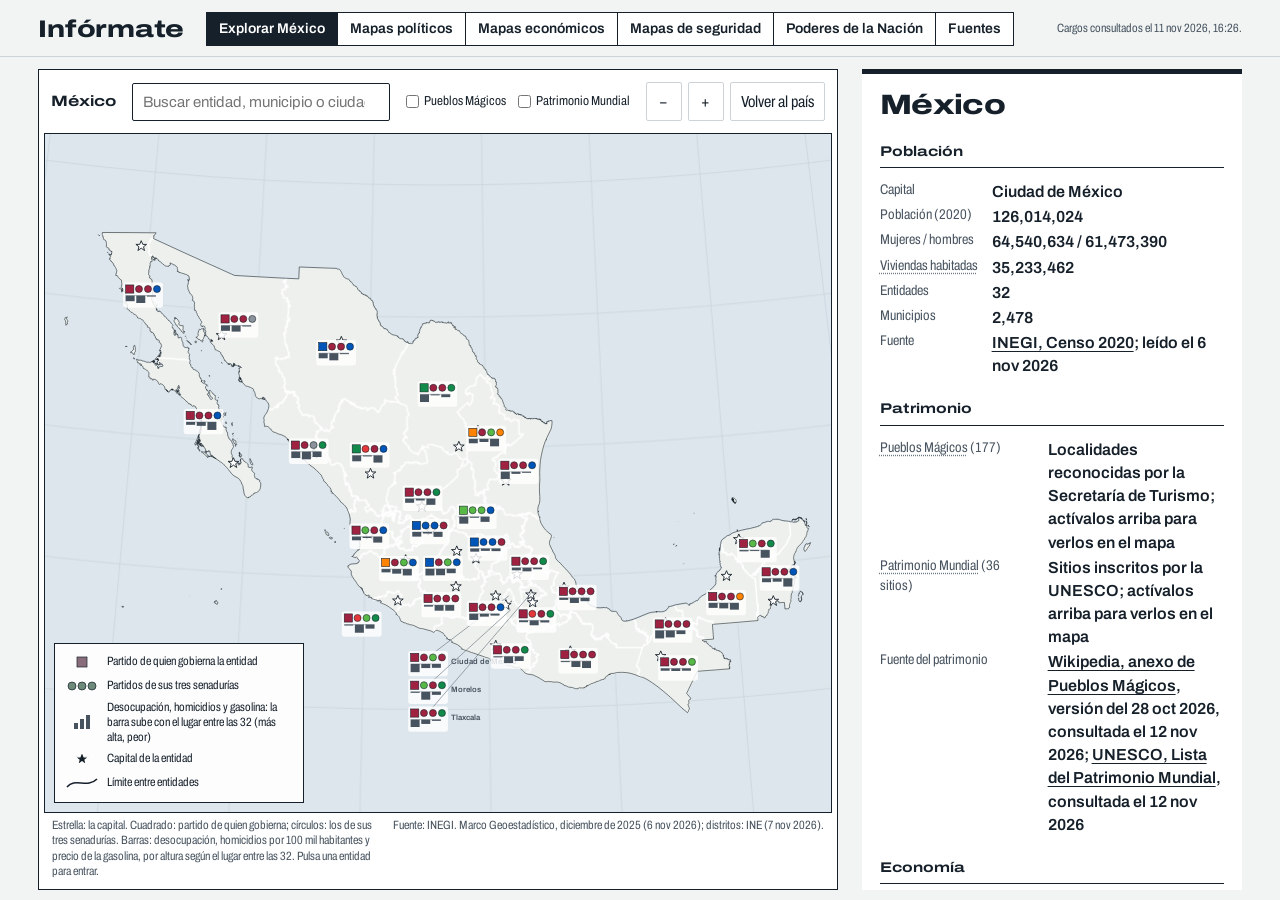
==== commit c4681221: "Pueblos Mágicos y Patrimonio Mundial en Explorar, con interruptores; las zonas sombreadas explican l" ====
--- a/web/index.html
+++ b/web/index.html
@@ -36,6 +36,10 @@
             <input type="search" id="search-box" placeholder="Buscar entidad, municipio o ciudad" autocomplete="off" aria-label="Buscar un lugar" aria-controls="search-results" aria-expanded="false">
             <ul class="search__results" id="search-results" role="listbox" hidden></ul>
           </div>
+          <div class="layers" role="group" aria-label="Capas del mapa">
+            <label class="layer"><input type="checkbox" id="layer-pueblos"> Pueblos Mágicos</label>
+            <label class="layer"><input type="checkbox" id="layer-unesco"> Patrimonio Mundial</label>
+          </div>
           <div class="zoom" role="group" aria-label="Acercamiento del mapa">
             <button type="button" id="zoom-out" aria-label="Alejar">−</button>
             <button type="button" id="zoom-in" aria-label="Acercar">+</button>
--- a/web/style.css
+++ b/web/style.css
@@ -785,3 +785,13 @@
 .key-line--district { stroke-width: 1.2; stroke-dasharray: 3 2; }
 .key-line--chosen { stroke-width: 2.2; stroke-dasharray: 4 2; }
 @media (max-width: 700px) { .map-legend { display: none; } }
+
+/* ---------- Pueblos Mágicos and World Heritage: the toggles and the marks ---------- */
+.layers { display: inline-flex; flex-wrap: wrap; gap: 4px 12px; align-items: center; font-stretch: var(--source); font-size: 0.8125rem; }
+.layer { display: inline-flex; gap: 5px; align-items: center; white-space: nowrap; cursor: pointer; }
+.layer input { margin: 0; accent-color: var(--ink); }
+.heritage__mark { cursor: pointer; }
+.heritage__pueblo { fill: #b5406b; stroke: #ffffff; stroke-width: 1.2; }
+.heritage__unesco { fill: #ffffff; stroke: #1b6f8a; stroke-width: 2.4; }
+.heritage__unesco--natural { stroke: #2e7d4f; }
+.heritage__unesco--mixto { stroke: #9a6b1f; }
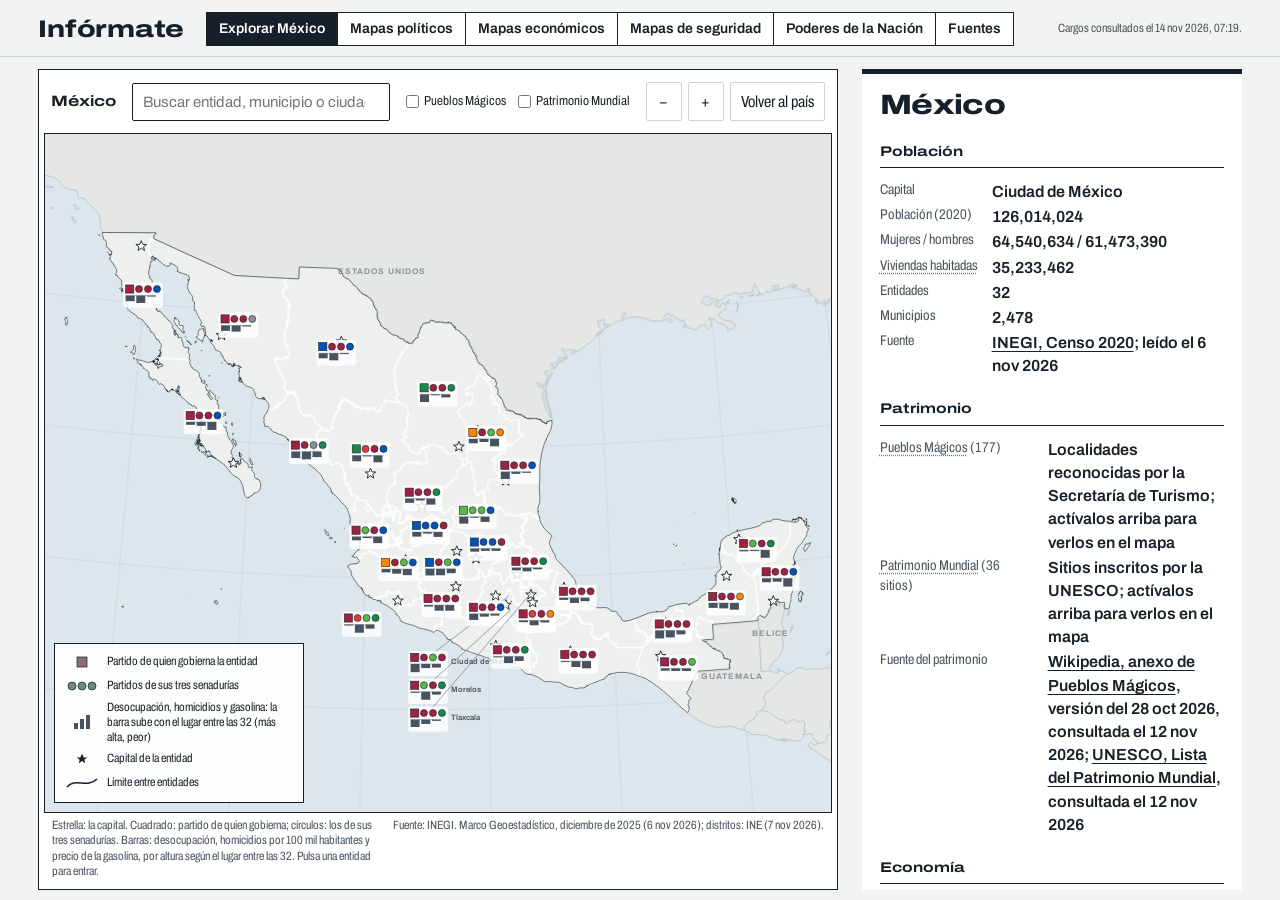
==== commit 4fd8b147: "Teléfono: el mapa es la página, oscuro, con los países vecinos; los datos y los controles son insert" ====
--- a/web/index.html
+++ b/web/index.html
@@ -39,6 +39,7 @@
           <div class="layers" role="group" aria-label="Capas del mapa">
             <label class="layer"><input type="checkbox" id="layer-pueblos"> Pueblos Mágicos</label>
             <label class="layer"><input type="checkbox" id="layer-unesco"> Patrimonio Mundial</label>
+            <button type="button" class="layer layer--key" id="key-toggle" aria-pressed="false">Clave</button>
           </div>
           <div class="zoom" role="group" aria-label="Acercamiento del mapa">
             <button type="button" id="zoom-out" aria-label="Alejar">−</button>
--- a/web/style.css
+++ b/web/style.css
@@ -795,3 +795,85 @@
 .heritage__unesco { fill: #ffffff; stroke: #1b6f8a; stroke-width: 2.4; }
 .heritage__unesco--natural { stroke: #2e7d4f; }
 .heritage__unesco--mixto { stroke: #9a6b1f; }
+
+/* ---------- Map colours as variables, so the phone can draw the same map dark ---------- */
+:root {
+  --map-ground: #ffffff; --map-line: rgba(22, 32, 42, 0.35); --map-district: #16202a;
+  --map-state-line: #ffffff; --map-state-line-inner: rgba(22, 32, 42, 0.55);
+  --map-abroad: #e4e7e3; --map-border: #b8c2ca; --map-grat: #c3d0d9; --map-abroad-text: #8a949d;
+}
+.abroad { pointer-events: none; }
+.abroad__label { font-size: 10px; font-weight: 700; letter-spacing: 0.12em; text-transform: uppercase; fill: var(--map-abroad-text); text-anchor: middle; }
+#key-toggle { display: none; font: inherit; }
+
+/* ---------- Phone: the map is the page. Dark water, the neighbours for context, no white, and
+   every control or datum as a small dark inset at an edge instead of a banner. ---------- */
+@media (max-width: 700px) {
+  /* On :root, because the canvas reads the colours from the root element. */
+  :root:has(body.locked) {
+    --sea: #1b2733; --land: #46545f; --map-ground: #56656f; --map-line: rgba(255, 255, 255, 0.3); --map-district: #e8edf2;
+    --map-state-line: #16202a; --map-state-line-inner: rgba(255, 255, 255, 0.55);
+    --map-abroad: #27333e; --map-border: #4b5a68; --map-grat: #233140; --map-abroad-text: #7d8b98;
+    --chip: rgba(16, 24, 32, 0.88); --chip-ink: #f4f6f8; --chip-line: rgba(255, 255, 255, 0.24);
+  }
+  body.locked, body.locked main, body.locked .sheet, body.locked .map-area { background: var(--sea); }
+  body.locked .masthead { background: #0f171f; color: #f4f6f8; }
+  body.locked .masthead h1 a { color: #f4f6f8; }
+  body.locked .masthead .tabs a { background: transparent; color: #f4f6f8; border-color: rgba(255, 255, 255, 0.3); }
+  body.locked .masthead .tabs a[aria-current="page"] { background: #f4f6f8; color: #16202a; }
+  body.locked .map { border: 0; }
+  body.locked .coast { stroke: #0f171f; }
+  body.locked .mark__halo { fill: rgba(16, 24, 32, 0.78); }
+  body.locked .mark__gov, body.locked .mark__sen { stroke: #0f171f; }
+  body.locked .mark__bar { fill: #d5dde4; }
+  body.locked .capital .star__shape, body.locked .capital__dot { fill: #f4f6f8; stroke: #16202a; }
+  body.locked .capital__label, body.locked .city__label { fill: #f4f6f8; stroke: #16202a; }
+  body.locked .city__dot { fill: #e2e8ee; stroke: #16202a; }
+  body.locked .hover-state { fill: rgba(255, 255, 255, 0.14); }
+  body.locked .hits .hit:hover { fill: rgba(255, 255, 255, 0.12); }
+  body.locked .selected-outline { stroke: #f4f6f8; }
+  body.locked .heritage__pueblo { stroke: #16202a; }
+  body.locked .heritage__unesco { fill: #16202a; }
+
+  /* The bar floats over the top of the map as chips; nothing pushes the map down. */
+  body.locked .sheet { position: relative; }
+  body.locked .sheet__bar { position: absolute; top: 6px; left: 6px; right: 6px; z-index: 6; padding: 0; gap: 6px; align-items: flex-start; pointer-events: none; }
+  body.locked .sheet__bar > * { pointer-events: auto; }
+  body.locked .crumbs { max-width: 62vw; padding: 5px 9px; border-radius: 8px; background: var(--chip); color: var(--chip-ink); font-size: 0.8125rem; }
+  body.locked .crumbs .link-button, body.locked .crumbs [aria-current="page"] { color: inherit; }
+  body.locked .search { flex: 1 1 100px; order: 0; max-width: none; }
+  body.locked .search input { width: 100%; padding: 6px 9px; border: 1px solid var(--chip-line); border-radius: 8px; background: var(--chip); color: var(--chip-ink); font-size: 0.8125rem; }
+  body.locked .search input::placeholder { color: rgba(244, 246, 248, 0.6); }
+  body.locked .search__results { --sheet: #16202a; --ink: #f4f6f8; --ink-2: rgba(244, 246, 248, 0.75); --rule: rgba(255, 255, 255, 0.18); background: rgba(16, 24, 32, 0.96); color: #f4f6f8; }
+  body.locked .layers { gap: 4px 6px; }
+  body.locked .layer, body.locked .sheet__bar .views button, body.locked .sheet__bar select, body.locked .sheet__bar .toggle, body.locked .zoom #zoom-reset {
+    padding: 4px 9px; border: 1px solid var(--chip-line); border-radius: 999px; background: var(--chip); color: var(--chip-ink); font-size: 0.75rem; font-weight: 500;
+  }
+  body.locked .sheet__bar .views button[aria-pressed="true"] { background: #f4f6f8; color: #16202a; }
+  body.locked .sheet__bar .views button + button { border-left: 1px solid var(--chip-line); }
+  body.locked .toggle { margin-left: 0; }
+  body.locked .zoom { margin-left: auto; }
+  body.locked .zoom button { display: none; }
+  body.locked .zoom #zoom-reset { display: inline-block; }
+  #key-toggle { display: inline-flex; cursor: pointer; }
+  #key-toggle[aria-pressed="true"] { background: #f4f6f8; color: #16202a; }
+
+  /* The data: a small dark inset at the lower right. "Ampliar" opens it wide; "Cerrar" hides it. */
+  body.locked.sheet-open .ficha {
+    --sheet: #16202a; --ink: #f4f6f8; --ink-2: rgba(244, 246, 248, 0.78); --ink-3: rgba(244, 246, 248, 0.62); --rule: rgba(255, 255, 255, 0.16); --rule-2: rgba(255, 255, 255, 0.4); --land: rgba(255, 255, 255, 0.08);
+    display: block; position: fixed; top: auto; left: auto; right: 8px; bottom: 8px; width: min(66vw, 330px); height: auto; max-height: 46vh; overflow: auto; z-index: 20;
+    padding: 8px 12px 12px; border: 1px solid rgba(255, 255, 255, 0.18); border-radius: 10px; background: rgba(16, 24, 32, 0.94); color: #f4f6f8;
+    box-shadow: 0 6px 20px rgba(0, 0, 0, 0.4); font-size: 0.8125rem;
+  }
+  body.locked.sheet-open.sheet-full .ficha { left: 8px; width: auto; max-height: 84vh; }
+  body.locked.sheet-open .ficha .ficha__place { font-size: 1.125rem; margin-top: 0; }
+  body.locked.sheet-open .ficha h2, body.locked.sheet-open .ficha h3 { color: inherit; }
+  body.locked.sheet-open .ficha a, body.locked.sheet-open .ficha .persona__link, body.locked.sheet-open .ficha .link-button { color: #cfe6ff; }
+  body.locked.sheet-open .ficha .ficha__close { display: flex; justify-content: flex-end; gap: 14px; margin: 0 0 4px; font-size: 0.75rem; }
+  body.locked.sheet-open .ficha .ficha__close .link-button { color: var(--chip-ink); }
+
+  /* The key: hidden until asked for, then a dark box at the lower left. */
+  body.locked .map-legend { display: none; }
+  body.locked.show-key .map-legend { --ink: #f4f6f8; --ink-2: rgba(244, 246, 248, 0.75); display: block; left: 8px; bottom: 8px; max-width: 48vw; border-color: rgba(255, 255, 255, 0.25); background: rgba(16, 24, 32, 0.92); color: #f4f6f8; }
+  body.locked.show-key .key-star { stroke: #16202a; }
+}
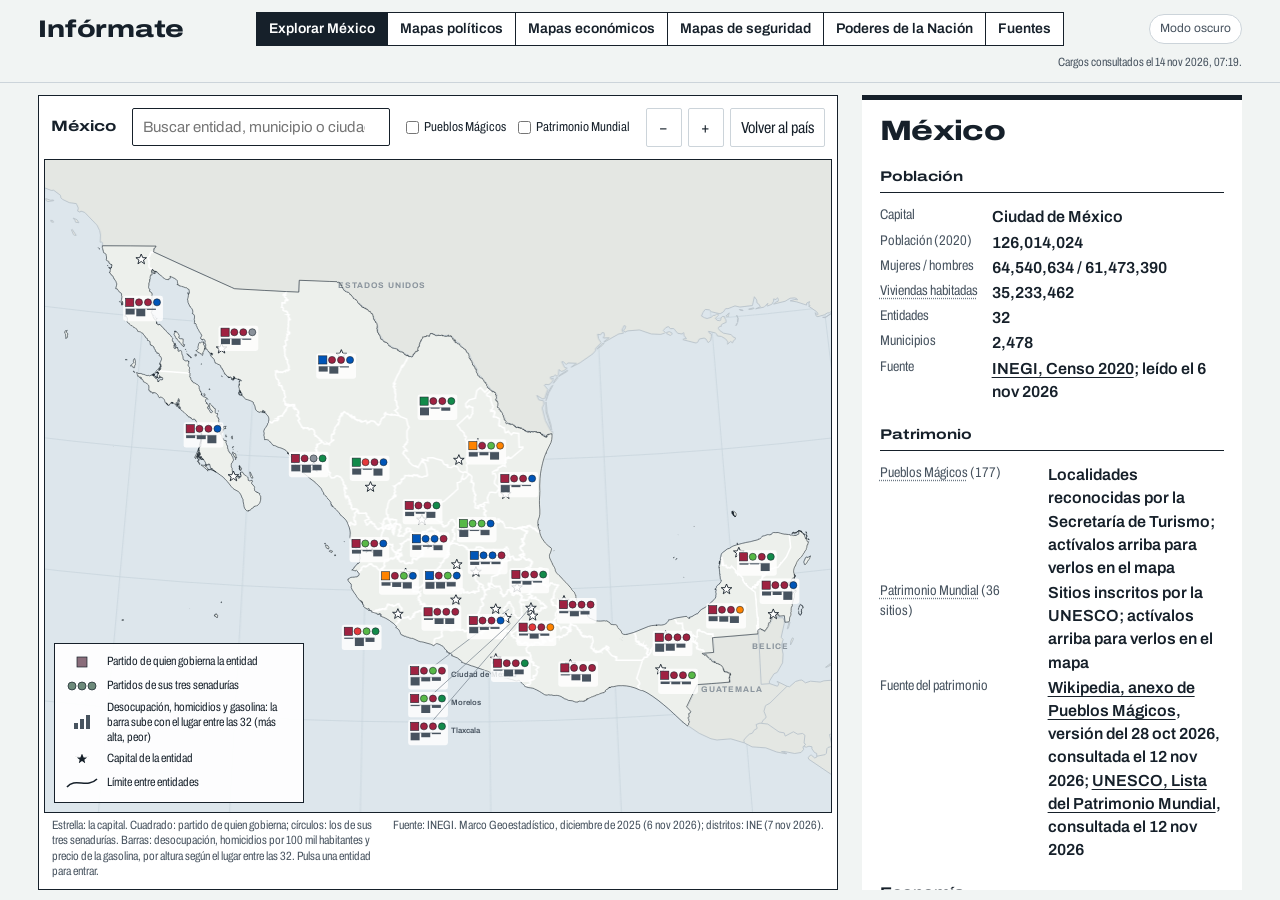
==== commit 8b8f812a: "Modo oscuro para todo el sitio, con un interruptor arriba a la derecha: claro por defecto en pantall" ====
--- a/web/index.html
+++ b/web/index.html
@@ -8,6 +8,7 @@
   <meta http-equiv="Content-Security-Policy" content="default-src 'self'; img-src 'self' data:; style-src 'self' 'unsafe-inline'; script-src 'self'; connect-src 'self'; base-uri 'none'; form-action 'none'">
   <meta name="referrer" content="no-referrer">
   <link rel="stylesheet" href="style.css">
+  <script src="theme.js"></script>
 </head>
 <body class="locked">
   <header class="masthead">
@@ -20,6 +21,7 @@
         <a href="poderes.html">Poderes de la Nación</a>
         <a href="fuentes.html">Fuentes</a>
     </nav>
+    <button type="button" class="theme-toggle" id="theme-toggle" aria-pressed="false">Modo oscuro</button>
     <div class="masthead__status">
       <p id="data-date"></p>
     </div>
--- a/web/style.css
+++ b/web/style.css
@@ -796,84 +796,128 @@
 .heritage__unesco--natural { stroke: #2e7d4f; }
 .heritage__unesco--mixto { stroke: #9a6b1f; }
 
-/* ---------- Map colours as variables, so the phone can draw the same map dark ---------- */
+/* ---------- Themes: light on wide screens, dark on phones, each switchable at the top right ---------- */
 :root {
   --map-ground: #ffffff; --map-line: rgba(22, 32, 42, 0.35); --map-district: #16202a;
   --map-state-line: #ffffff; --map-state-line-inner: rgba(22, 32, 42, 0.55);
   --map-abroad: #e4e7e3; --map-border: #b8c2ca; --map-grat: #c3d0d9; --map-abroad-text: #8a949d;
+  --chip: rgba(255, 255, 255, 0.92); --chip-ink: #16202a; --chip-line: rgba(22, 32, 42, 0.35); --chip-on: #16202a; --chip-on-ink: #ffffff;
+  --shadow: rgba(22, 32, 42, 0.18);
+}
+:root[data-theme="dark"] {
+  color-scheme: dark;
+  --paper: #121a22; --sheet: #1a2531; --sea: #1b2733; --land: #46545f;
+  --ink: #f1f4f6; --ink-2: #c3ccd4; --ink-3: #98a4ae; --rule: #2f3c48;
+  --map-ground: #56656f; --map-line: rgba(255, 255, 255, 0.3); --map-district: #e8edf2;
+  --map-state-line: #16202a; --map-state-line-inner: rgba(255, 255, 255, 0.55);
+  --map-abroad: #27333e; --map-border: #4b5a68; --map-grat: #233140; --map-abroad-text: #7d8b98;
+  --chip: rgba(16, 24, 32, 0.9); --chip-ink: #f4f6f8; --chip-line: rgba(255, 255, 255, 0.24); --chip-on: #f4f6f8; --chip-on-ink: #16202a;
+  --shadow: rgba(0, 0, 0, 0.45);
 }
 .abroad { pointer-events: none; }
 .abroad__label { font-size: 10px; font-weight: 700; letter-spacing: 0.12em; text-transform: uppercase; fill: var(--map-abroad-text); text-anchor: middle; }
 #key-toggle { display: none; font: inherit; }
-
-/* ---------- Phone: the map is the page. Dark water, the neighbours for context, no white, and
-   every control or datum as a small dark inset at an edge instead of a banner. ---------- */
+.theme-toggle { margin-left: 12px; padding: 5px 10px; border: 1px solid var(--rule); border-radius: 999px; background: var(--sheet); color: var(--ink-2); font: inherit; font-size: 0.75rem; white-space: nowrap; cursor: pointer; }
+.theme-toggle:hover { border-color: var(--ink); color: var(--ink); }
+
+/* Colours written out by hand elsewhere, as the dark theme needs them. */
+[data-theme="dark"] .masthead .tabs a { background: transparent; }
+[data-theme="dark"] .masthead .tabs a[aria-current="page"] { background: var(--ink); color: var(--paper); }
+[data-theme="dark"] .masthead .tabs a:hover:not([aria-current="page"]) { background: rgba(255, 255, 255, 0.08); }
+[data-theme="dark"] .views button { background: var(--sheet); color: var(--ink); border-color: var(--ink-3); }
+[data-theme="dark"] .views button[aria-pressed="true"] { background: var(--ink); color: var(--paper); }
+[data-theme="dark"] .zoom button { background: var(--sheet); color: var(--ink); }
+[data-theme="dark"] .coast { stroke: #0f171f; }
+[data-theme="dark"] .state-lines { stroke: #16202a; }
+[data-theme="dark"] .muni-lines { stroke: rgba(255, 255, 255, 0.6); }
+[data-theme="dark"] .mark__halo { fill: rgba(16, 24, 32, 0.78); }
+[data-theme="dark"] .mark__gov, [data-theme="dark"] .mark__sen { stroke: #0f171f; }
+[data-theme="dark"] .mark__bar { fill: #d5dde4; }
+[data-theme="dark"] .capital .star__shape, [data-theme="dark"] .capital__dot { fill: #f4f6f8; stroke: #16202a; }
+[data-theme="dark"] .capital__label, [data-theme="dark"] .city__label { fill: #f4f6f8; stroke: #16202a; }
+[data-theme="dark"] .city__dot { fill: #e2e8ee; stroke: #16202a; }
+[data-theme="dark"] .hover-state { fill: rgba(255, 255, 255, 0.14); }
+[data-theme="dark"] .hits .hit:hover { fill: rgba(255, 255, 255, 0.12); }
+[data-theme="dark"] .selected-outline { stroke: #f4f6f8; }
+[data-theme="dark"] .heritage__pueblo { stroke: #16202a; }
+[data-theme="dark"] .heritage__unesco { fill: #16202a; }
+[data-theme="dark"] .seat { stroke: #1a2531; }
+[data-theme="dark"] .tooltip { background: rgba(26, 37, 49, 0.97); }
+[data-theme="dark"] .map-legend { background: rgba(26, 37, 49, 0.94); }
+[data-theme="dark"] .inset { background: rgba(26, 37, 49, 0.95); }
+[data-theme="dark"] .key-star { stroke: #16202a; }
+[data-theme="dark"] .search__results { background: var(--sheet); }
+[data-theme="dark"] .scale__swatch { border-color: rgba(255, 255, 255, 0.35); }
+[data-theme="dark"] .autonomous__logo { box-shadow: 0 2px 0 rgba(0, 0, 0, 0.5); }
+[data-theme="dark"] .sheet { box-shadow: none; }
+
+/* ---------- Phone: the map is the page; every control or datum is a small inset at an edge, in either theme ---------- */
 @media (max-width: 700px) {
-  /* On :root, because the canvas reads the colours from the root element. */
-  :root:has(body.locked) {
-    --sea: #1b2733; --land: #46545f; --map-ground: #56656f; --map-line: rgba(255, 255, 255, 0.3); --map-district: #e8edf2;
-    --map-state-line: #16202a; --map-state-line-inner: rgba(255, 255, 255, 0.55);
-    --map-abroad: #27333e; --map-border: #4b5a68; --map-grat: #233140; --map-abroad-text: #7d8b98;
-    --chip: rgba(16, 24, 32, 0.88); --chip-ink: #f4f6f8; --chip-line: rgba(255, 255, 255, 0.24);
-  }
   body.locked, body.locked main, body.locked .sheet, body.locked .map-area { background: var(--sea); }
-  body.locked .masthead { background: #0f171f; color: #f4f6f8; }
-  body.locked .masthead h1 a { color: #f4f6f8; }
-  body.locked .masthead .tabs a { background: transparent; color: #f4f6f8; border-color: rgba(255, 255, 255, 0.3); }
-  body.locked .masthead .tabs a[aria-current="page"] { background: #f4f6f8; color: #16202a; }
   body.locked .map { border: 0; }
-  body.locked .coast { stroke: #0f171f; }
-  body.locked .mark__halo { fill: rgba(16, 24, 32, 0.78); }
-  body.locked .mark__gov, body.locked .mark__sen { stroke: #0f171f; }
-  body.locked .mark__bar { fill: #d5dde4; }
-  body.locked .capital .star__shape, body.locked .capital__dot { fill: #f4f6f8; stroke: #16202a; }
-  body.locked .capital__label, body.locked .city__label { fill: #f4f6f8; stroke: #16202a; }
-  body.locked .city__dot { fill: #e2e8ee; stroke: #16202a; }
-  body.locked .hover-state { fill: rgba(255, 255, 255, 0.14); }
-  body.locked .hits .hit:hover { fill: rgba(255, 255, 255, 0.12); }
-  body.locked .selected-outline { stroke: #f4f6f8; }
-  body.locked .heritage__pueblo { stroke: #16202a; }
-  body.locked .heritage__unesco { fill: #16202a; }
-
-  /* The bar floats over the top of the map as chips; nothing pushes the map down. */
   body.locked .sheet { position: relative; }
   body.locked .sheet__bar { position: absolute; top: 6px; left: 6px; right: 6px; z-index: 6; padding: 0; gap: 6px; align-items: flex-start; pointer-events: none; }
   body.locked .sheet__bar > * { pointer-events: auto; }
-  body.locked .crumbs { max-width: 62vw; padding: 5px 9px; border-radius: 8px; background: var(--chip); color: var(--chip-ink); font-size: 0.8125rem; }
-  body.locked .crumbs .link-button, body.locked .crumbs [aria-current="page"] { color: inherit; }
-  body.locked .search { flex: 1 1 100px; order: 0; max-width: none; }
+  body.locked .crumbs { display: none; }
+  body.locked .search { position: fixed; left: 8px; right: 8px; top: auto; bottom: 10px; z-index: 6; flex: none; max-width: none; }
+  body.locked.sheet-open .search { display: none; }
   body.locked .search input { width: 100%; padding: 6px 9px; border: 1px solid var(--chip-line); border-radius: 8px; background: var(--chip); color: var(--chip-ink); font-size: 0.8125rem; }
-  body.locked .search input::placeholder { color: rgba(244, 246, 248, 0.6); }
-  body.locked .search__results { --sheet: #16202a; --ink: #f4f6f8; --ink-2: rgba(244, 246, 248, 0.75); --rule: rgba(255, 255, 255, 0.18); background: rgba(16, 24, 32, 0.96); color: #f4f6f8; }
+  body.locked .search input::placeholder { color: var(--ink-3); }
+  body.locked .search__results { top: auto; bottom: calc(100% + 4px); max-height: 50vh; background: var(--sheet); color: var(--ink); }
   body.locked .layers { gap: 4px 6px; }
   body.locked .layer, body.locked .sheet__bar .views button, body.locked .sheet__bar select, body.locked .sheet__bar .toggle, body.locked .zoom #zoom-reset {
     padding: 4px 9px; border: 1px solid var(--chip-line); border-radius: 999px; background: var(--chip); color: var(--chip-ink); font-size: 0.75rem; font-weight: 500;
   }
-  body.locked .sheet__bar .views button[aria-pressed="true"] { background: #f4f6f8; color: #16202a; }
+  body.locked .sheet__bar .views { flex-wrap: nowrap; overflow-x: auto; max-width: calc(100vw - 12px); padding-bottom: 2px; scrollbar-width: none; gap: 4px; }
+  body.locked .sheet__bar .views::-webkit-scrollbar { display: none; }
+  body.locked .sheet__bar .views button { flex: none; }
+  body.locked .sheet__bar .views button[aria-pressed="true"], #key-toggle[aria-pressed="true"] { background: var(--chip-on); color: var(--chip-on-ink); }
   body.locked .sheet__bar .views button + button { border-left: 1px solid var(--chip-line); }
+  body.locked .sheet__bar .toggle input { width: 14px; height: 14px; accent-color: var(--chip-ink); }
   body.locked .toggle { margin-left: 0; }
   body.locked .zoom { margin-left: auto; }
   body.locked .zoom button { display: none; }
   body.locked .zoom #zoom-reset { display: inline-block; }
   #key-toggle { display: inline-flex; cursor: pointer; }
-  #key-toggle[aria-pressed="true"] { background: #f4f6f8; color: #16202a; }
-
-  /* The data: a small dark inset at the lower right. "Ampliar" opens it wide; "Cerrar" hides it. */
+  body.locked .muni-lines { stroke-width: calc(0.8px / var(--k, 1)); }
+
+  /* The data: a small inset at the lower right, with a way back, "Ampliar" and "Cerrar". */
   body.locked.sheet-open .ficha {
-    --sheet: #16202a; --ink: #f4f6f8; --ink-2: rgba(244, 246, 248, 0.78); --ink-3: rgba(244, 246, 248, 0.62); --rule: rgba(255, 255, 255, 0.16); --rule-2: rgba(255, 255, 255, 0.4); --land: rgba(255, 255, 255, 0.08);
-    display: block; position: fixed; top: auto; left: auto; right: 8px; bottom: 8px; width: min(66vw, 330px); height: auto; max-height: 46vh; overflow: auto; z-index: 20;
-    padding: 8px 12px 12px; border: 1px solid rgba(255, 255, 255, 0.18); border-radius: 10px; background: rgba(16, 24, 32, 0.94); color: #f4f6f8;
-    box-shadow: 0 6px 20px rgba(0, 0, 0, 0.4); font-size: 0.8125rem;
+    display: block; position: fixed; top: auto; left: auto; right: 8px; bottom: 8px; width: min(58vw, 290px); height: auto; max-height: 40vh; overflow: auto; z-index: 20;
+    padding: 6px 10px 10px; border: 1px solid var(--chip-line); border-radius: 10px; background: var(--chip); color: var(--chip-ink);
+    box-shadow: 0 6px 20px var(--shadow); font-size: 0.6875rem; line-height: 1.35;
   }
   body.locked.sheet-open.sheet-full .ficha { left: 8px; width: auto; max-height: 84vh; }
-  body.locked.sheet-open .ficha .ficha__place { font-size: 1.125rem; margin-top: 0; }
+  body.locked.sheet-open .ficha .ficha__place { font-size: 1rem; margin-top: 0; }
   body.locked.sheet-open .ficha h2, body.locked.sheet-open .ficha h3 { color: inherit; }
-  body.locked.sheet-open .ficha a, body.locked.sheet-open .ficha .persona__link, body.locked.sheet-open .ficha .link-button { color: #cfe6ff; }
-  body.locked.sheet-open .ficha .ficha__close { display: flex; justify-content: flex-end; gap: 14px; margin: 0 0 4px; font-size: 0.75rem; }
+  body.locked.sheet-open .ficha h3 { font-size: 0.75rem; margin-top: 10px; }
+  body.locked.sheet-open .ficha .facts { gap: 1px 10px; margin-top: 6px; }
+  body.locked.sheet-open .ficha .facts dt { font-size: 0.6875rem; }
+  body.locked.sheet-open .ficha .person-line__name { font-size: 0.8125rem; }
+  body.locked.sheet-open .ficha .person-line__role { font-size: 0.6875rem; }
+  body.locked.sheet-open .ficha .ficha__close { display: flex; justify-content: flex-end; gap: 14px; margin: 0 0 4px; font-size: 0.6875rem; }
   body.locked.sheet-open .ficha .ficha__close .link-button { color: var(--chip-ink); }
-
-  /* The key: hidden until asked for, then a dark box at the lower left. */
+  body.locked.sheet-open .ficha .ficha__close-back { margin-right: auto; font-weight: 600; }
+  body.locked.sheet-open .ficha .ficha__picker, body.locked.sheet-open .ficha .roster { display: none; }
+
+  /* The key: hidden until asked for; above the search box while the box is at the foot. */
   body.locked .map-legend { display: none; }
-  body.locked.show-key .map-legend { --ink: #f4f6f8; --ink-2: rgba(244, 246, 248, 0.75); display: block; left: 8px; bottom: 8px; max-width: 48vw; border-color: rgba(255, 255, 255, 0.25); background: rgba(16, 24, 32, 0.92); color: #f4f6f8; }
-  body.locked.show-key .key-star { stroke: #16202a; }
-}
+  body.locked.show-key .map-legend { display: block; left: 8px; bottom: 58px; max-width: 44vw; padding: 5px 8px 6px; border-color: var(--chip-line); background: var(--chip); color: var(--chip-ink); font-size: 0.6875rem; line-height: 1.2; }
+  body.locked.show-key.sheet-open .map-legend { bottom: 8px; max-width: 34vw; }
+  body.locked .map-legend__row { grid-template-columns: 26px minmax(0, 1fr); gap: 0 6px; padding: 1px 0; }
+  body.locked .map-legend svg { width: 26px; height: 16px; }
+
+  /* The other map pages: the colour key as a small box on the map; the chamber inset stays off. */
+  body.locked .inset.chamber { display: none; }
+  body.locked .legend-box { position: absolute; top: auto; right: auto; left: 8px; bottom: 8px; width: auto; height: auto; max-height: 42vh; overflow: auto; max-width: 56vw; margin: 0; padding: 6px 9px 7px; border: 1px solid var(--chip-line); border-radius: 8px; background: var(--chip); color: var(--chip-ink); z-index: 5; box-shadow: none; }
+  body.locked .legend-box > figcaption { font-size: 0.75rem; }
+  body.locked .legend-box .scale { font-size: 0.6875rem; gap: 2px; margin-top: 5px; }
+  body.locked .legend-box .scale__swatch { width: 18px; height: 10px; border-color: var(--chip-line); }
+  body.locked .legend-box p { font-size: 0.6875rem; }
+  body.locked.sheet-open .legend-box { max-width: 34vw; }
+  body.locked.sheet-open .legend-box p { display: none; }
+
+  /* The theme switch, small, at the top right of the bar. */
+  .masthead { position: relative; padding-right: 96px; }
+  .theme-toggle { position: absolute; right: 10px; top: 9px; margin: 0; padding: 3px 8px; font-size: 0.6875rem; }
+}
